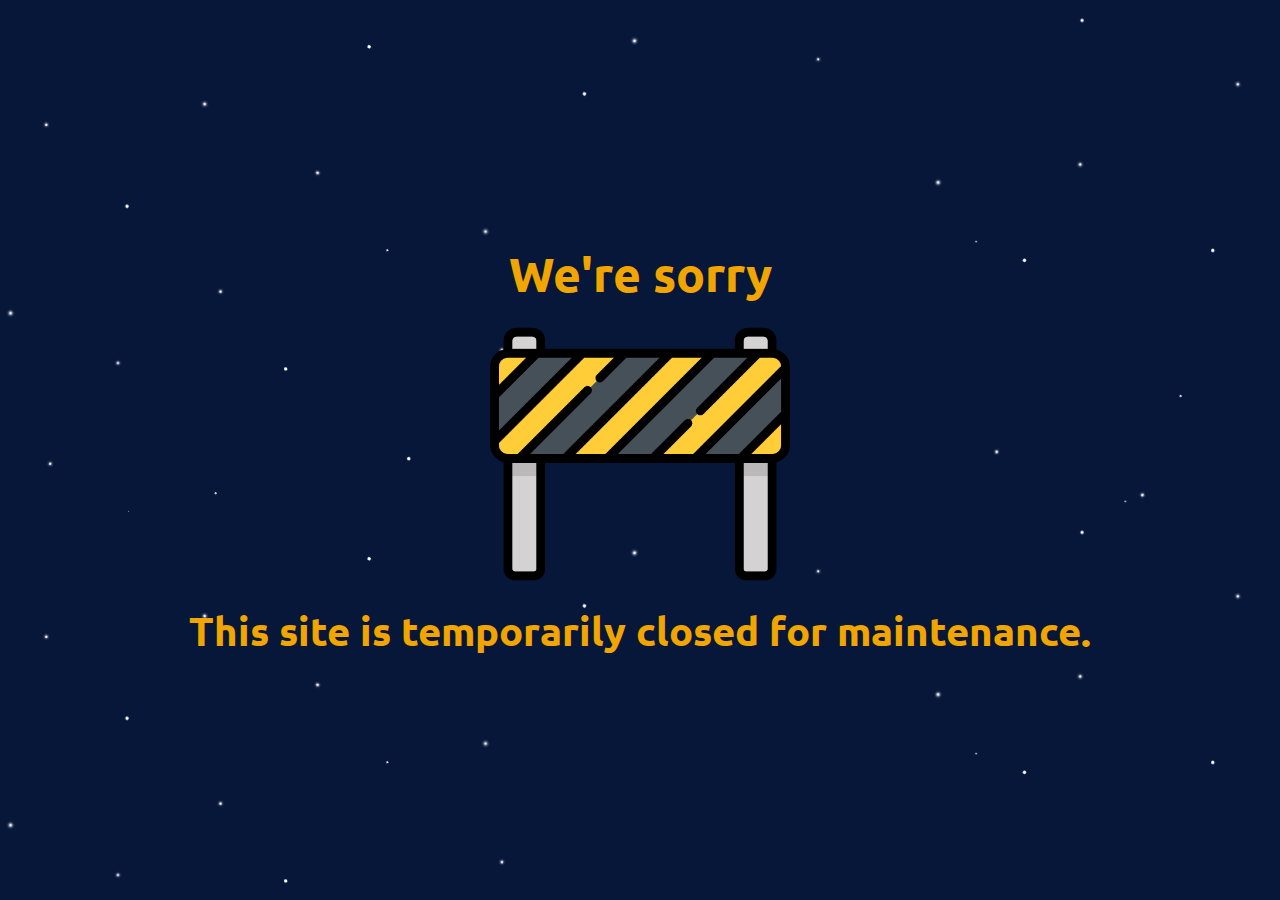
==== index.html @ 8abfd5de "Set site to redirect to error page due to conflicts in stylesheet" ====
<!DOCTYPE html>
<html lang="en">
    <head>
        <meta charset="utf-8" http-equiv="refresh" content="0; url=https://keamo-getswe.github.io/error.html">
        <title>Kea Mphakalasi</title>
        <link rel="stylesheet" href="public/css/styles.css">
        <link rel="preconnect" href="https://fonts.gstatic.com">
        <link rel="stylesheet" href="https://fonts.googleapis.com/css2?family=Ubuntu:wght@300&display=swap">
        <link rel="stylesheet" href="https://fonts.googleapis.com/css2?family=Roboto:wght@300&display=swap">
        <link rel="icon" href="public/images/letter_k.ico" sizes="16x16 32x32" type="image/x-icon">
    </head>
    <body>
        <header>
            <div class="stars">
            </div>
            <div class="twinkling">
            </div>
            <div>
                <img id="moon" src="public/images/full-moon.svg" alt="Keamogetswe Mphakalasi">
            </div>
        </header>
        <main>
            <div id="dark-section">
                <div id="bio">
                    <h2 class="heading">Bio</h2>
                    <div id="container">
                        <p>I am Mr Keamogetswe Morobi Mphakalasi. I am a 3rd year BSc Computing student at the University of South Africa, from where I will graduate at the end of 2023. Over the years have developed a keen interest in web technologies, problem solving, and full-stack development. I aspire to become a cloud engineer. <button id="more-btn" class="more-less-button">More...</button></p>
                        <div class="collapsible">
                            <br><p>I spend my free time refining my previously acquired computer science skills and learning new ones. Below you will find some projects I plan to tackle (once I've begun the links to the sites and source code will be made available). As a believer in a balanced lifestyle, I unwind by playing pickup basketball, spending time with my dogs and leisure reading mystery novels. <button id="less-btn" class="more-less-button"></button></p>
                        </div>
                    </div>
                </div>
                <hr>
                <div id="work-experience">
                    <h2 class="heading">Work Experience</h2>
                    <div class="card-container">
                        <div class="card">
                            <div class="card-header">
                                <h3>Web Designer</h3><h4>at Injeanius Designs</h4><br>
                                <div class="card-logo">
                                    <img src="public/images/illustration.png">
                                </div>
                            </div>
                            <hr class="card-divider">
                            <div class="card-body">
                                <div class="card-body-section">
                                    <button class="card-button">Duration</button>
                                    <div class="card-section-item collapsible">
                                        <p>Sep 2020 - Feb 2021</p>
                                    </div>
                                </div>
                                <div class="card-body-section">
                                    <button class="card-button">Responsibilities</button>
                                    <div class="card-section-item collapsible">
                                        <p>Frontend web design and development of Wordpress websites.</p>
                                    </div>
                                </div>
                                <div class="card-body-section">
                                    <button class="card-button">Technologies</button>
                                    <div class="card-section-item collapsible">
                                        <p>HTML, CSS, PHP and Divi.</p>
                                    </div>
                                </div>
                                <div class="card-body-section">
                                    <button class="card-button">Reference</button>
                                    <div class="card-section-item collapsible">
                                        <p>Mrs Jeandre Roets<br>jeandre@injeanius.co.za</p>
                                    </div>
                                </div>
                            </div>
                        </div>
                        <div class="card">
                            <div class="card-header">
                                <h3>Comp Sci Tutor</h3><h4>at Stellenbosch University</h4><br>
                                <div class="card-logo">
                                    <img src="public/images/knowledge.png">
                                </div>
                            </div>
                            <hr class="card-divider">
                            <div class="card-body">
                                <div class="card-body-section">
                                    <button class="card-button">Duration</button>
                                    <div class="card-section-item collapsible">
                                        <p>Feb 2018 - Jun 2018</p>
                                    </div>
                                </div>
                                <div class="card-body-section">
                                <button class="card-button">Responsibilities</button>
                                    <div class="card-section-item collapsible">
                                        <p>Assisted students with programming exercises and semester project.</p>
                                    </div>
                                </div>
                                <div class="card-body-section">
                                    <button class="card-button">Technologies</button>
                                    <div class="card-section-item collapsible">
                                        <p>Java, Ubuntu.</p>
                                    </div>
                                </div>
                                <div class="card-body-section">
                                    <button class="card-button">Reference</button>
                                    <div class="card-section-item collapsible">
                                        <p>Prof Jaco Geldenhuys<br>geld@sun.ac.za</p>
                                    </div>
                                </div>
                            </div>
                        </div>
                    </div>
                </div>
            </div>
            <div id="light-section">
                <div id="project-container">
                    <h2 class="heading">Personal Projects</h2>
                    <div id="project-slides">
                        <div class="slide">
                            <div class="slide-info">
                                <h3>Technologies:</h3>
                                <p>Developed with PostgreSQL (Prisma ORM), Express.js, ReactJS and Node.js (PERN stack). Hosted on Heroku.</p><br>
                                <h3>Comments:</h3>
                                <p>Given the various types of data available to us in this technological era, I challenged myself to go beyond strings and integers and tackle a project that handles a data type that I am not very well acquainted with, hence video.</p>
                            </div>
                            <div class="slide-image-button">
                                <h3>YouTube Clone</h3>
                                <img class="slide-image" src="public/images/youtube.png"><br>
                                <div class="buttons">
                                    <button class="slide-button" title="Go to site" disabled>
                                        <img class="slide-button-logo" src="public/images/worldwide.png">
                                    </button>
                                    <button class="slide-button" title="View source code" disabled>
                                        <img class="slide-button-logo" src="public/images/code.png">
                                    </button>
                                </div>
                            </div>
                        </div>
                    </div>
                </div>
                <hr id="projects-attr-divider">
                <h2 class="heading">Contact Me</h2>
                <div id="contact">
                    <a class="social-button" title="My Github" href="https://github.com/Keamo-getswe">
                        <img class="socials" src="public/images/github.png">
                    </a>
                    <a class="social-button" title="My LinkedIn" href="https://www.linkedin.com/in/keamogetswe-mphakalasi"/>
                        <img class="socials" src="public/images/linkedin.png">
                    </a>
                    <div id="email" style="position: relative;">
                        <button class="social-button" title="My email">
                            <img class="socials" src="public/images/email.png">
                        </button>
                        <span class="tooltip">Copied to clipboard</span>
                    </div>
                </div>
                <div class="attribution">
                    <p>Favicon made by <a href="https://www.flaticon.com/authors/laisa-islam-ani" title="Laisa Islam Ani">Laisa Islam Ani</a> from <a href="https://www.flaticon.com/" title="Flaticon">www.flaticon.com</a></p>
                    <p>Icons made by <a href="https://www.freepik.com" title="Freepik">Freepik</a> from <a href="https://www.flaticon.com/" title="Flaticon">www.flaticon.com</a></p>
                    <p>Website designed, developed and maintained by Keamogetswe Mphakalasi.</p>
                </div>
            </div>
        </main>	
        <script src="public/scripts/index.js"></script>
    </body>
</html>
---- public/css/styles.css ----
/**************************************************
                  MOBILE VIEW
**************************************************/

*, html {
	font-size: 16px;
    margin: 0;
    padding: 0;
    position: relative;
}

a {
	color: #f0a500ff;
	font-weight: 600;
	text-shadow: none;
}

body {
	background-color: #071739ff;
	color: #f1f6f9ff;
	font-family: 'Roboto', sans-serif;
	font-size: 100%;
	text-align: center;
	text-shadow: -2px 3px black;
    width: 100%;
}

h1, h2, h3, h4, h5, h6 {
	font-family: 'Ubuntu', sans-serif;
    text-align: justify;
}

hr {
	border: 0px;
	border-top: 2px solid #d69200ff;
	height : 0px;
	margin: 100px auto 200px;
	width: 70%;
}

h2 {
	color: #f0a500ff;
	font-size: 58px;
    text-align: center;
}

h3 {
    font-size: 45px;
}

h4 {
    font-size: 34px;
    font-weight: 400;
}

h3, h4 {
	color: white;
    text-align: center;
}

.card-header h3 {
    margin: 100px 0 10px 0;
}

.card-header h4 {
    margin-top: 10px;
}

p {
	font-size: 30px;
    text-align: justify;
    width: 90%;
}

ul {
	margin-left: 20px;
}

header {
    background: #040b1aff url("../images/star-backdrop.svg") top center;
    display: flex;
    justify-content: center;
    flex-direction: column;
    align-items: center;
    height: 50vh;
    margin: 0;
}

.stars {
    background: transparent url("../images/star-foreground.svg") repeat top center;
    display: block;
    width: 100%;
    z-index: 2;
}

.twinkling {
    display: none;
}

#moon {
    width: 20%;
}

#dark-section {
    background-image: linear-gradient(#040b1aff 20%, transparent 40%);
}

#bio {
    padding-top: 100px;
    height: 40vh;
}

.heading {
	padding-bottom: 100px;
    width: 100%;
}

#container {
    left: 10%;
    width: 90%;
}

.more-less-button {
    border: none;
    background-color: transparent;
    color: #f0a500ff;
    cursor: pointer;
    font-size: 30px;
    font-weight: 600;
}

.collapsible {
    max-height: 0;
    overflow: hidden;
    transition: max-height 0.2s ease-out;
}

.card-container {
    display: flex;
    justify-content: space-between;
    margin: 0 auto;
    overflow-y: hidden;
    padding: 9% 0;
    width: 100%;
}

.card {
    background-image: linear-gradient(0deg, #274684ff 20%, #071739ff 80%);
    border-radius: 25px;
    box-shadow: 25px;
    display: inline-block;
    height: 1080px;
    margin: 0 15%;
    min-width: 70%;
}

.card-header {
    margin: 0 auto;
    position: relative;
    height: 30%;
    width: 100%;
}

.card-logo {
    background-color: #f0a500ff;
    border: 5px solid white;
    border-radius: 50%;
    padding: 30px;
    position: relative;
    top: 50%;
    left: 50%;
    transform: translate(-50%, -50%);
    width: 30%;
    z-index: 1;
}

.card-logo img {
    width: 100%;
}

.card-divider {
    border: 2px solid white;
    position: relative;
    bottom: 14%;
}

.card-body {
    display: flex;
    flex-direction: column;
    align-items: center;
    position: absolute;
    bottom: -12.5%;
    width: 100%;
    min-height: 63%;
    max-height: 65%;
}

.card-body-section {
    border-bottom: 1px solid #d69200ff;
    padding: 20px;
    width: 65%;
}

.card-body-section:first-child {
    padding-top: 0;
}

.card-body-section:last-child {
    border-bottom: none;
}

.card-section-item p {
    font-size: 30px;
    margin: 0;
    text-align: center;
    width: 100%;
}

.card-button {
   background-color: transparent;
   color: white;
   cursor: pointer;
   border: none;
   font-size: 30px;
   font-weight: 600;
   padding: 20px 25px;
   -moz-user-select: none;
   -ms-user-select: none;
   -o-user-select: none;
   -webkit-user-select: none;
   user-select: none;
}

#light-section {
    background-image: linear-gradient(0deg, #709fdcff 96%, #071739ff 100%);
}

#project-container {
    padding-top: 175px;
}

#project-slides {
    border-radius: 25px;
    display: flex;
    flex-direction: column;
    align-items: center;
    margin: 0 auto;
    width: 70%;
}

.slide {
    background-image: linear-gradient(180deg, #709fdcff 40%, #b9d5fdff 95%);
    border-radius: 25px;
    box-shadow: -2px 2px 5px 1px black;
    display: flex;
    flex-direction: column;
    padding: 100px 0 100px;
    width: 100%;
}

.slide-image-button {
    order: 1;
}

.slide-image-button h3 {
    color: white;
}

.slide-image {
    width: 80%;
}

.buttons {
    padding-bottom: 50px;
}

.slide-button {
    background-color: #f0a500ff;
    border-radius: 30px;
    box-shadow: -1px 1px 3px 1px black;
    padding: 10px;
    margin: 0 10px;
    width: 35%;
}

.slide-button-logo {
    width: 75px;
}

.slide-info {
    order: 2;
}

.slide-info h3 {
    color: white;
    padding-bottom: 50px;
}

.slide-info p {
    margin: 0 auto;
    color: #071739ff;
    font-weight: 600;
    text-shadow: none;
    width: 75%;
}

#project-attr-divider {
    margin-top: 200px;
}

#contact {
    display: flex;
    justify-content: space-evenly;
    padding-bottom: 100px;
}

#email {
    position: relative;
}

.socials {
    width: 150px;
    height: 150px;
}

.social-button {
    background-color: transparent;
    border: none;
    border-radius: 2px;
    cursor: pointer;
}

.tooltip {
	background-color: black;
	border-radius: 6px;
	color: #f0a500ff;
	font-size: 36px;
	font-weight: 600;
	text-align: center;
	padding: 8px 8px;
	position: absolute;
	bottom: 106%;
	left: 50%;
	margin-left: -100px;
	width: 180px;
	visibility: hidden;
    z-index: 1;
}

.tooltip::after {
	content: " ";
	position: absolute;
	top: 98%;
	left: 50%;
	margin-left: -10px;
	border-width: 10px;
    border-style: solid;
    border-color: black transparent transparent transparent;
}

.attribution {
	margin: 0 auto;
	padding-bottom: 100px;
	width: 75%;
}

.attribution p {
	color: #071739ff;
	font-size: 22px;
	font-weight: 600;
	line-height: 1.5;
	text-align: center;
	text-shadow: none;
}

/**************************************************
				DESKTOP VIEW
**************************************************/

@media only screen and (min-width: 425px) and (max-width: 1024px) {

	/**************************************Header*/

	@keyframes move-twink-back {
		from { background-position: 0 0; }
		to { background-position: -10000px 5000px; }
	}

	@-webkit-keyframes move-twink-back {
		from { background-position: 0 0; }
		to { background-position: -10000px 5000px; }
	}

	@-moz-keyframes move-twink-back {
		from { background-position: 0 0; }
		to { background-position: -10000px 5000px; }
	}

	@-ms-keyframes move-twink-back {
		from { background-position: 0 0; }
		to { background-position: -10000px 5000px; }
	}

	header {
		background: #040b1aff url(../images/star-backdrop.svg) top center;
		display: flex;
		justify-content: center;
		flex-direction: column;
		align-items: center;
		height: 100vh;
		margin: 0;
		z-index: 0;
	}

	.stars, .twinkling {
		display: block;
		position: absolute;
		top: 0;
		right: 0;
		bottom: 0;
		left: 0;
		height: 100%;
		width: 100%;
	}

	.stars {
		background: transparent url(../images/star-foreground.svg) repeat top center;
		z-index: 2;
	}

	.twinkling {
		background: transparent url(../images/twinkling.svg) repeat top center;
		z-index: 1;
		-moz-animation: move-twink-back 150s linear infinite;
		-ms-animation: move-twink-back 150s linear infinite;
		-o-animation: move-twink-back 150s linear infinite;
		-webkit-animation: move-twink-back 150s linear infinite;
		animation: move-twink-back 150s linear infinite;
	}

	/****************************************Main*/

	#dark-section {
		background-image: linear-gradient( #040b1aff 20%, transparent 40% );
		margin-top: -25px;
		padding-top: 225px;
	}

	#profile {
		width: 100%;
		z-index: 2;
	}

	#profile-picture {
		border-radius: 70%;
		border: none;
		width: 20%;
	}

	#bio {
		word-spacing: 0.3em;
		width:  100%;
	}

	.container {
		margin: auto;
		text-align: center;
		width: 60%;
	}

	.more-less-button {
		border: none;
		background-color: transparent;
		color: #f0a500ff;
		cursor: pointer;
		font-weight: 600;
		/*font-size: 1rem;*/
	}

	#work-experience {
		margin-bottom: 75px;
	}

	.card {
		background-image: linear-gradient( 0deg , #274684ff 20%, #071739ff 80%);
		border-radius: 25px;
		box-shadow: -2px 2px 5px 1px black;
		display: inline-block;
		color: black;
		word-wrap: break-word;
		min-width: 200px;
		max-width: 250px;
		padding-bottom: 15px;
		width: 28%;
	}

	.card p {
		color: white;
	}

	.card-body {
		display: flex;
		justify-content: center;
		flex-direction: column;
		align-items: center;
		padding-top: 37%;
	}

	.card-body-section {
		border-bottom: 1px solid #d69200ff;
		width: 70%;
	}

	.card-body-section:first-child {
		padding-top: 0;
	}

	.card-body-section:last-child {
		border-bottom: none;
	}

	.card-button-text {
		cursor: pointer;
		color: white;
		text-decoration: none;
	}

	.card-button:hover {
		color: #f0a500ff;
	}

	.card-button {
		cursor: pointer;
		color: white;
		background-color: transparent;
		border: none;
		font-weight: 600;
		/*font-size: 15px;*/
		padding: 20px 25px;
		-moz-user-select: none;
		-webkit-user-select: none;
		-ms-user-select: none;
		user-select: none;
		transition: transform 0.2s;
	}

	.card-container {
		display: flex;
		justify-content: space-evenly;
        margin: 0 auto;
		width: 100%;
	}

	.card-divider {
		border: none;
		border-top: 2px solid white;
		margin: 0 auto;
		width: 70%;
	}

	.card-logo img {
		width: 90%;
	}

	.card-section-item {
		width: 100%;
	}

	.collapsible {
		max-height: 0;
		overflow: hidden;
		transition: max-height 0.2s ease-out;
	}

	#project-container {
		padding-top: 175px;
	}

	.social-button {
		background-color: transparent;
		border: none;
		border-radius: 2px;
		cursor: pointer;
		transition: transform 0.2s;
	}

	.slide {
		display: flex;
		justify-content: space-evenly;
	}

	.slide-info h3, .slide-image-button h3 {
		color: #f0a500ff;
		font-size: 1.17rem;
	}

	#projects-attr-divider {
		margin: 100px auto;
	}

	#contact {
		display: flex;
		justify-content: space-evenly;
		padding-bottom: 100px;
	}

	.attribution{
		color: #274684ff;
		font-weight: 600;
		line-height: 1.5;
		padding-bottom: 100px;
		text-shadow: none;
	}

	/*Device specific styles*/

	.card-header {
		display: flex;
		justify-content: center;
		flex-direction: column;
		align-items: center;
		height: 150px;
		padding: 15px 0;
		position: relative;
	}

	.card-logo {
		background-color: #f0a500ff;
		border: 2px solid white;
		border-radius: 50%;
		box-shadow: -2px 3px 5px 1px black;
		padding: 15px;
		position: absolute;
		bottom: -35%;
		height: 85px;
		width: 85px;
	}

	.buttons {
		display: flex;
		justify-content: space-evenly;
		width: 100%;
	}

	#project-slides {
		background-color: #274684ff;
		box-shadow: -2px 2px 5px 1px black;
		border-radius: 25px;
		display: flex;
		justify-content: space-evenly;
		margin: 0 auto;
		padding: 50px 0;
		width: 70%;
	}

	.slide-image { /*Limit responsiveness*/
		width: 100%; /*edit relative units*/
		/*height: 250px;*/
	}

	.slide-image-button {
		width: 35%;
	}

	.slide-info {
		color: white;
		font-weight: 600;
		line-height: 1.5;
		text-shadow: -1px 1px black;
		text-align: justify;
		padding-top: 50px;
		width: 45%;
	}

	.slide-button { /*Limit responsiveness*/
		cursor: not-allowed;	/*temporary. Remove when project started*/
		margin: 0 auto;
		background-color: #f0a500ff;
		border: 1px solid #f0a500ff;
		border-radius: 15px;
		box-shadow: -1px 1px 3px 1px black;
		color: #274684ff;
		font-weight: 600;
		margin: 0 15px;
		padding: 7px 0;
		text-decoration: none;
		transition: transform 0.2s;
		width: 40%;
	}

	.slide-button-logo { /*Limit responsiveness*/
		width: 30px;
		height: 30px;
	}

	.card-button:hover, .social-button:hover {
		transform: scale(1.2);
	}

	#light-section {
		background-image: linear-gradient(0deg, #709fdcff 94%, #071739ff 100%);
	}

	.socials { /*Limit responsiveness*/
		width: 110px;
		height: 110px;
	}

	.social-button:hover {
		transform: scale(1.15);
	}

	.tooltip::after {
		content: " ";
  		position: absolute;
  		top: 50%;
  		right: 100%; /* To the left of the tooltip */
  		margin-top: -5px;
  		border-width: 5px;
  		border-style: solid;
  		border-color: transparent black transparent transparent;
	}

	.tooltip {
		visibility: hidden;
		width: 120px;
		background-color: black;
		color: #f0a500ff;
		font-size: 1em;
		font-weight: 600;
		text-align: center;
		padding: 8px 0;
		border-radius: 6px;
		position: absolute;
		z-index: 1;
	}

}
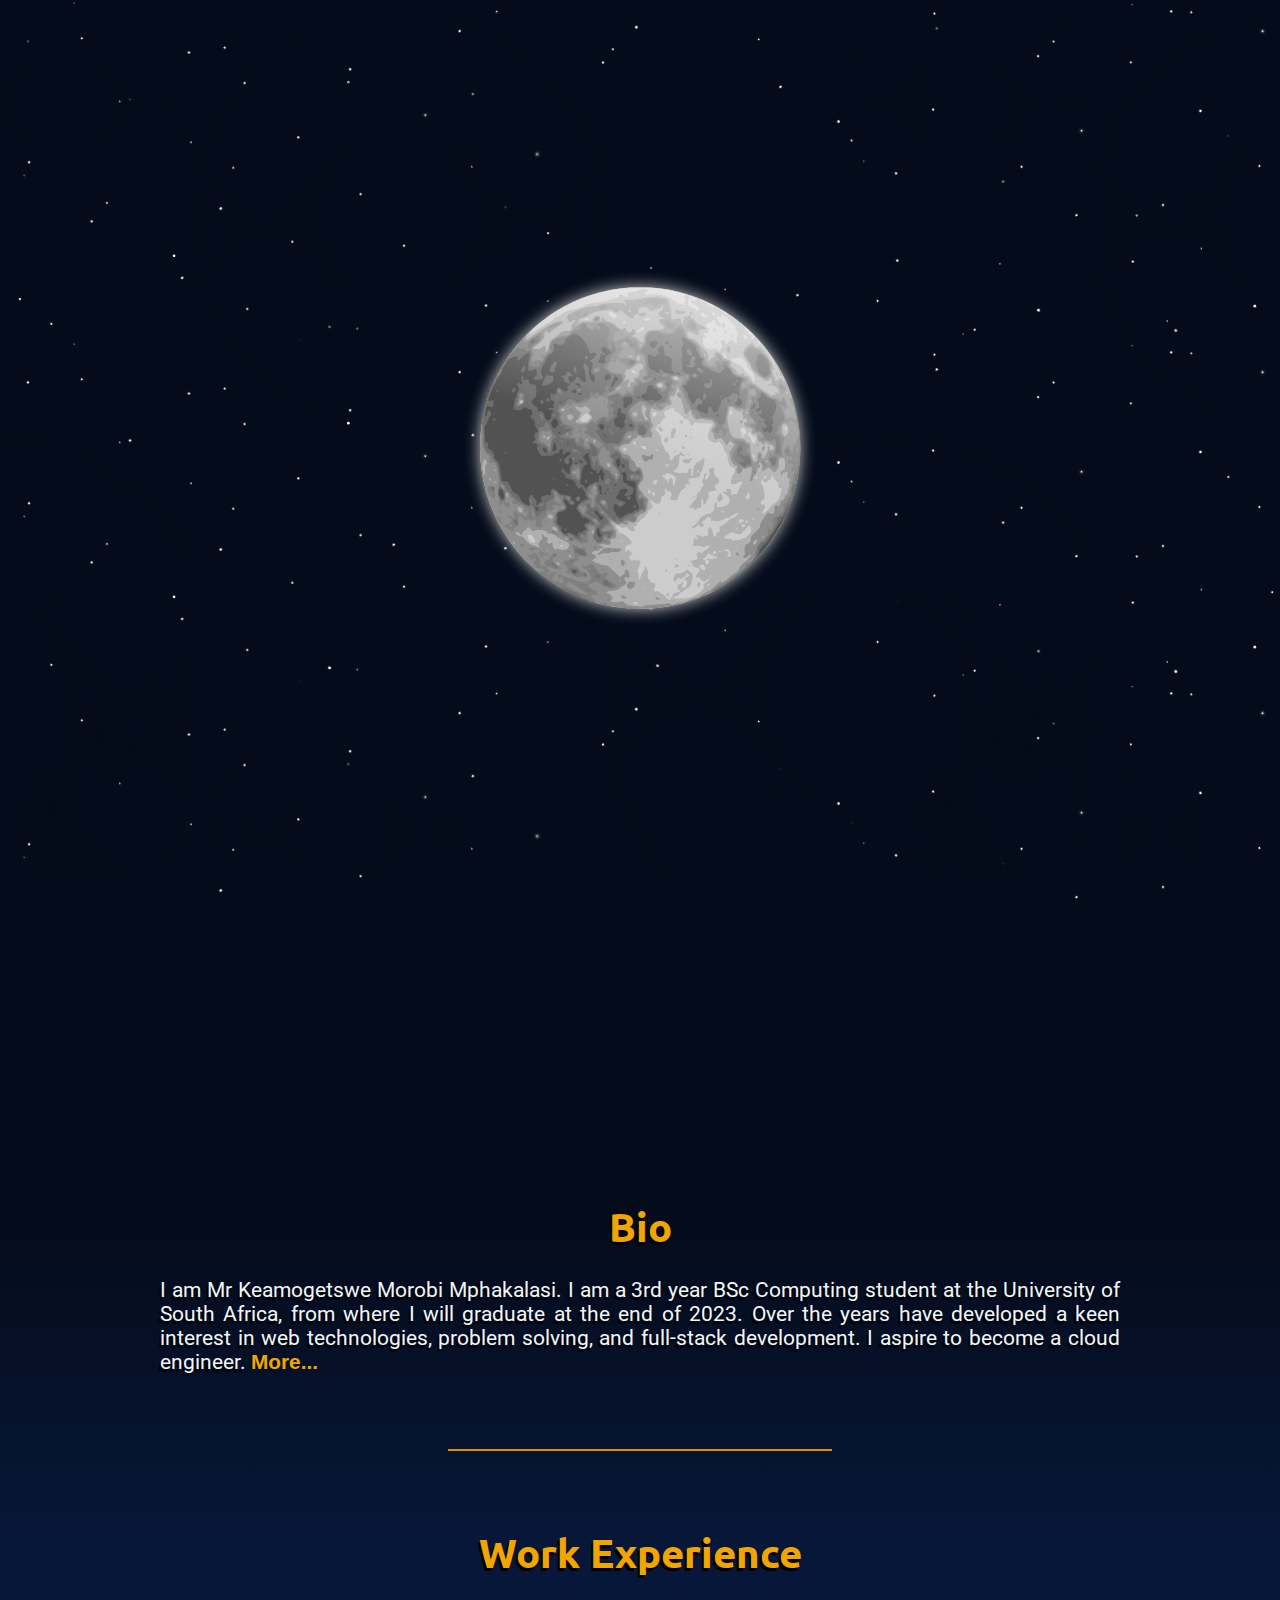
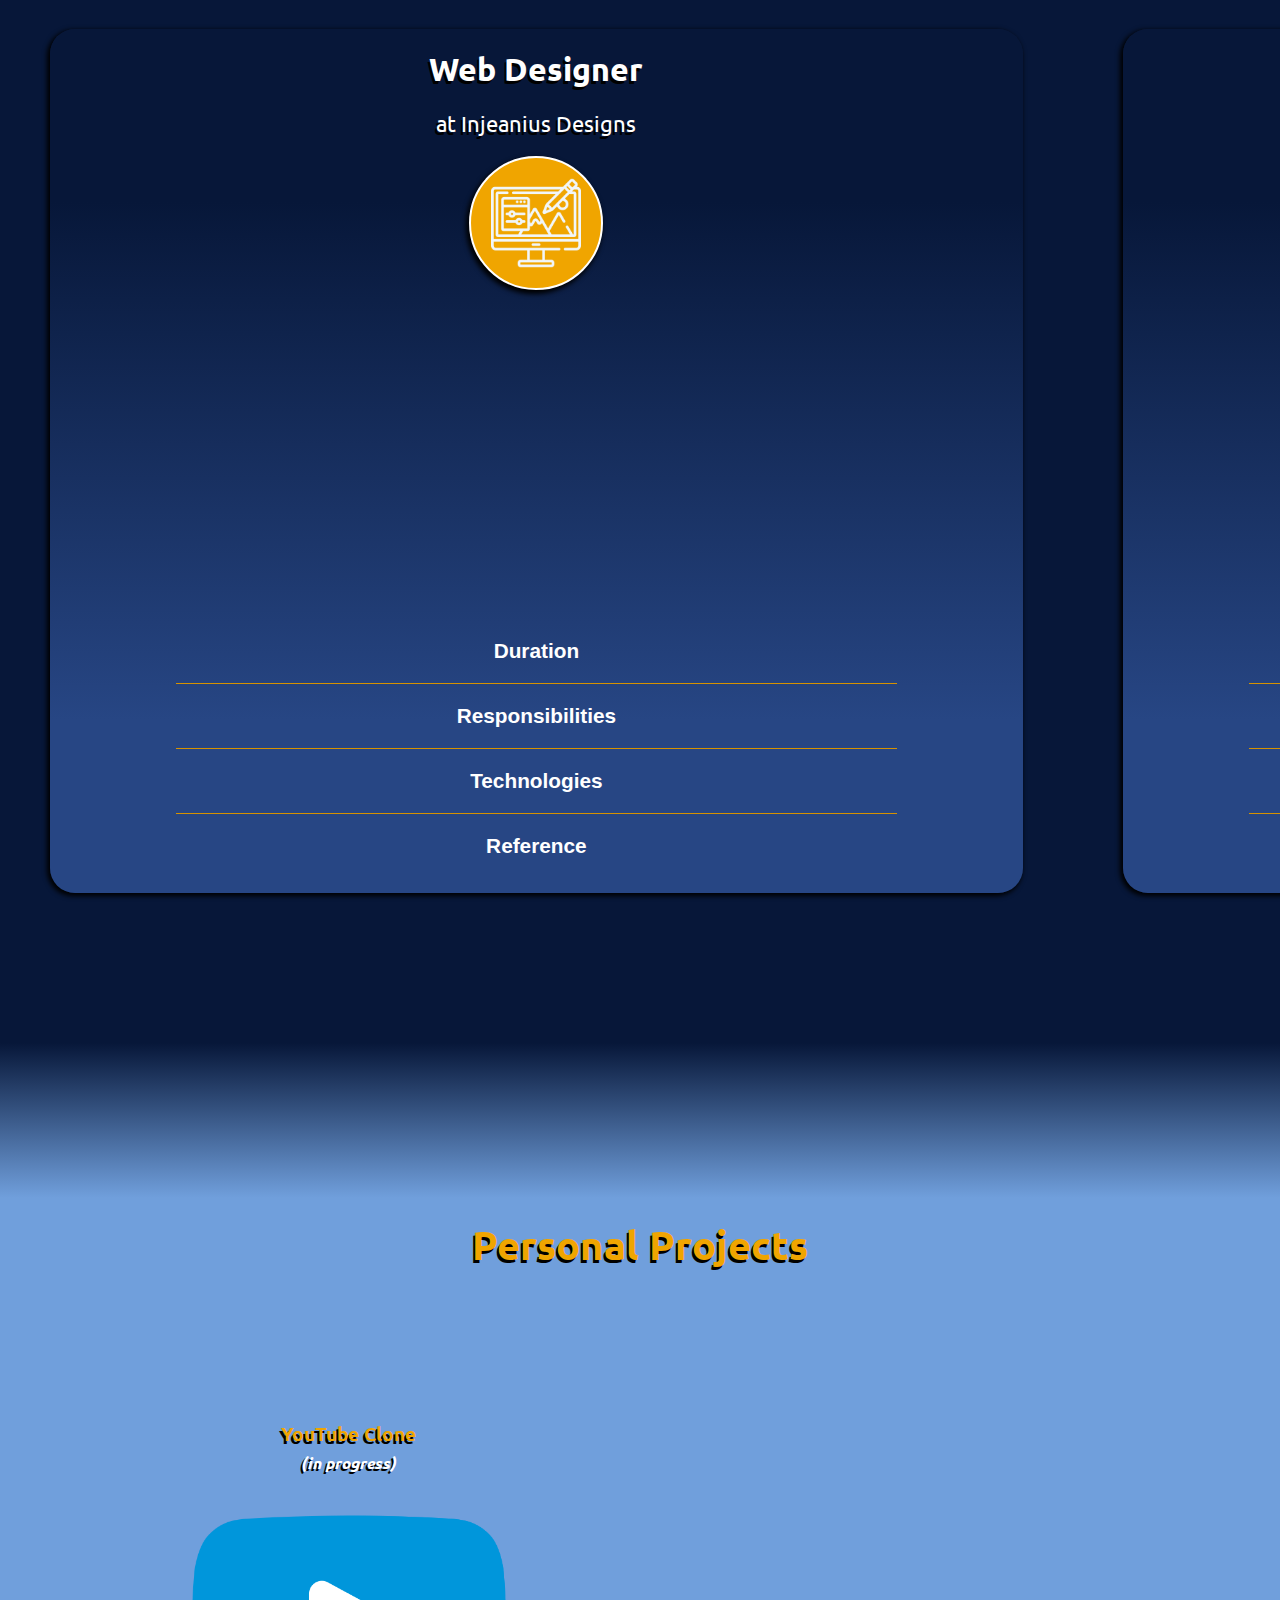
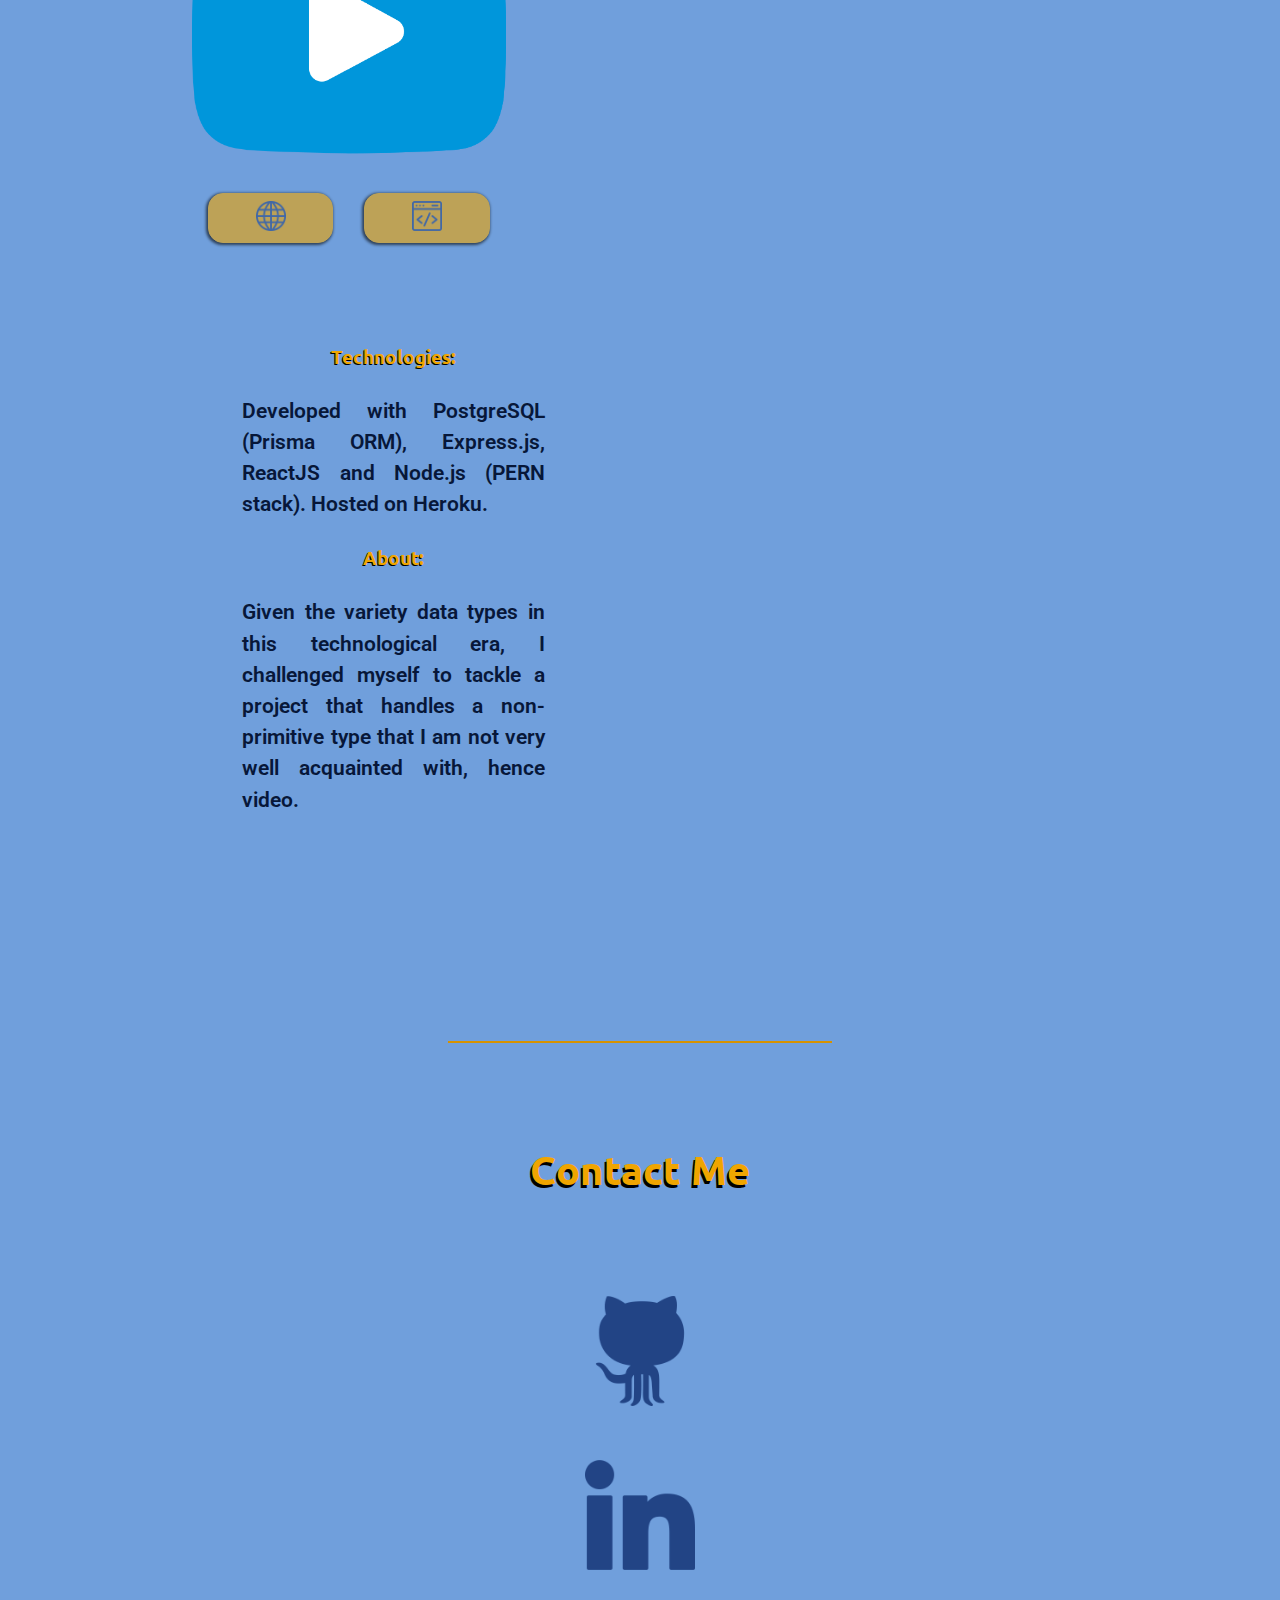
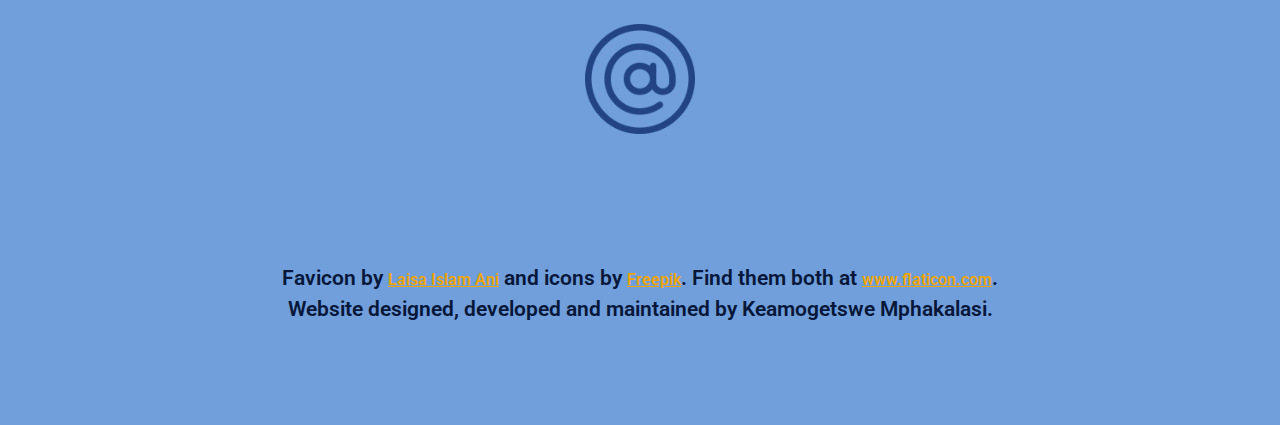
==== commit 49978bda: "Fixed conflicting styles thus making mobile devices (phones) functional." ====
--- a/index.html
+++ b/index.html
@@ -1,7 +1,7 @@
 <!DOCTYPE html>
 <html lang="en">
     <head>
-        <meta charset="utf-8" http-equiv="refresh" content="0; url=https://keamo-getswe.github.io/error.html">
+        <meta charset="utf-8" name="viewport" content="width=device-width,initial-scale=1">
         <title>Kea Mphakalasi</title>
         <link rel="stylesheet" href="public/css/styles.css">
         <link rel="preconnect" href="https://fonts.gstatic.com">
@@ -15,7 +15,7 @@
             </div>
             <div class="twinkling">
             </div>
-            <div>
+            <div id="moon-container">
                 <img id="moon" src="public/images/full-moon.svg" alt="Keamogetswe Mphakalasi">
             </div>
         </header>
@@ -41,7 +41,7 @@
                                     <img src="public/images/illustration.png">
                                 </div>
                             </div>
-                            <hr class="card-divider">
+                            <!--<hr class="card-divider">-->
                             <div class="card-body">
                                 <div class="card-body-section">
                                     <button class="card-button">Duration</button>
@@ -76,7 +76,7 @@
                                     <img src="public/images/knowledge.png">
                                 </div>
                             </div>
-                            <hr class="card-divider">
+                            <!--<hr class="card-divider">-->
                             <div class="card-body">
                                 <div class="card-body-section">
                                     <button class="card-button">Duration</button>
@@ -115,11 +115,12 @@
                             <div class="slide-info">
                                 <h3>Technologies:</h3>
                                 <p>Developed with PostgreSQL (Prisma ORM), Express.js, ReactJS and Node.js (PERN stack). Hosted on Heroku.</p><br>
-                                <h3>Comments:</h3>
-                                <p>Given the various types of data available to us in this technological era, I challenged myself to go beyond strings and integers and tackle a project that handles a data type that I am not very well acquainted with, hence video.</p>
+                                <h3>About:</h3>
+                                <p>Given the variety data types in this technological era, I challenged myself to tackle a project that handles a non-primitive type that I am not very well acquainted with, hence video.</p>
                             </div>
                             <div class="slide-image-button">
                                 <h3>YouTube Clone</h3>
+                                <h4><i>(in progress)</i></h4>
                                 <img class="slide-image" src="public/images/youtube.png"><br>
                                 <div class="buttons">
                                     <button class="slide-button" title="Go to site" disabled>
@@ -150,8 +151,7 @@
                     </div>
                 </div>
                 <div class="attribution">
-                    <p>Favicon made by <a href="https://www.flaticon.com/authors/laisa-islam-ani" title="Laisa Islam Ani">Laisa Islam Ani</a> from <a href="https://www.flaticon.com/" title="Flaticon">www.flaticon.com</a></p>
-                    <p>Icons made by <a href="https://www.freepik.com" title="Freepik">Freepik</a> from <a href="https://www.flaticon.com/" title="Flaticon">www.flaticon.com</a></p>
+                    <p>Favicon by <a href="https://www.flaticon.com/authors/laisa-islam-ani" title="Laisa Islam Ani">Laisa Islam Ani</a> and icons by <a href="https://www.freepik.com" title="Freepik">Freepik</a>. Find them both at <a href="https://www.flaticon.com/" title="Flaticon">www.flaticon.com</a>.</p>
                     <p>Website designed, developed and maintained by Keamogetswe Mphakalasi.</p>
                 </div>
             </div>
--- a/public/css/styles.css
+++ b/public/css/styles.css
@@ -4,9 +4,9 @@
 
 *, html {
 	font-size: 16px;
-    margin: 0;
-    padding: 0;
-    position: relative;
+	margin: 0;
+	padding: 0;
+	position: relative;
 }
 
 a {
@@ -22,7 +22,7 @@
 	font-size: 100%;
 	text-align: center;
 	text-shadow: -2px 3px black;
-    width: 100%;
+	width: 100%;
 }
 
 h1, h2, h3, h4, h5, h6 {
@@ -34,22 +34,22 @@
 	border: 0px;
 	border-top: 2px solid #d69200ff;
 	height : 0px;
-	margin: 100px auto 200px;
+	margin: 75px auto 25px;
 	width: 70%;
 }
 
 h2 {
 	color: #f0a500ff;
-	font-size: 58px;
+	font-size: 2.5em;
     text-align: center;
 }
 
 h3 {
-    font-size: 45px;
+    font-size: 2em;
 }
 
 h4 {
-    font-size: 34px;
+    font-size: 1.4em;
     font-weight: 400;
 }
 
@@ -59,17 +59,18 @@
 }
 
 .card-header h3 {
-    margin: 100px 0 10px 0;
+    margin: 0 auto 10px;
 }
 
 .card-header h4 {
-    margin-top: 10px;
+    margin: 10px auto 0;
 }
 
 p {
-	font-size: 30px;
-    text-align: justify;
-    width: 90%;
+	font-size: 1.3em;
+	margin: 0 auto;
+	text-align: justify;
+	width: 75%;
 }
 
 ul {
@@ -78,12 +79,13 @@
 
 header {
     background: #040b1aff url("../images/star-backdrop.svg") top center;
+    background-size: contain;
     display: flex;
     justify-content: center;
     flex-direction: column;
     align-items: center;
     height: 50vh;
-    margin: 0;
+    /* margin: 0; */
 }
 
 .stars {
@@ -95,10 +97,11 @@
 
 .twinkling {
     display: none;
+    z-index: 1;
 }
 
 #moon {
-    width: 20%;
+    width: 30%;
 }
 
 #dark-section {
@@ -107,17 +110,17 @@
 
 #bio {
     padding-top: 100px;
-    height: 40vh;
+    width: 100%;
 }
 
 .heading {
-	padding-bottom: 100px;
-    width: 100%;
+	padding-bottom: 25px;
+	width: 100%;
 }
 
 #container {
-    left: 10%;
-    width: 90%;
+    width: 100%;
+    margin: 0 auto;
 }
 
 .more-less-button {
@@ -125,7 +128,7 @@
     background-color: transparent;
     color: #f0a500ff;
     cursor: pointer;
-    font-size: 30px;
+    font-size: 1em;
     font-weight: 600;
 }
 
@@ -140,38 +143,38 @@
     justify-content: space-between;
     margin: 0 auto;
     overflow-y: hidden;
-    padding: 9% 0;
-    width: 100%;
+    overflow-x: scroll;
+    padding: 25px 0;
+    width: 100%;
+}
+
+#work-experience {
+	padding: 50px 0;
 }
 
 .card {
     background-image: linear-gradient(0deg, #274684ff 20%, #071739ff 80%);
     border-radius: 25px;
-    box-shadow: 25px;
+    box-shadow: -2px 2px 5px 1px black;
     display: inline-block;
-    height: 1080px;
-    margin: 0 15%;
-    min-width: 70%;
+    margin: 0 12%;
+    min-width: 76%;
+    padding: 50px 0 30px;
 }
 
 .card-header {
     margin: 0 auto;
-    position: relative;
-    height: 30%;
-    width: 100%;
+    width: 80%;
 }
 
 .card-logo {
     background-color: #f0a500ff;
-    border: 5px solid white;
+    border: 3px solid white;
     border-radius: 50%;
-    padding: 30px;
-    position: relative;
-    top: 50%;
-    left: 50%;
-    transform: translate(-50%, -50%);
-    width: 30%;
-    z-index: 1;
+    margin: 0 auto;
+    padding: 20px;
+    width: 35%;
+    /* z-index: 1; */
 }
 
 .card-logo img {
@@ -181,23 +184,19 @@
 .card-divider {
     border: 2px solid white;
     position: relative;
-    bottom: 14%;
+    bottom: 21%;
 }
 
 .card-body {
     display: flex;
-    flex-direction: column;
-    align-items: center;
-    position: absolute;
-    bottom: -12.5%;
-    width: 100%;
-    min-height: 63%;
-    max-height: 65%;
+    flex-wrap: wrap;
+    width: 100%;
 }
 
 .card-body-section {
     border-bottom: 1px solid #d69200ff;
-    padding: 20px;
+    margin: 0 auto;
+    padding: 0 20px;
     width: 65%;
 }
 
@@ -210,9 +209,9 @@
 }
 
 .card-section-item p {
-    font-size: 30px;
-    margin: 0;
+    font-size: 1.15em;
     text-align: center;
+    text-shadow: -1px 2px black;
     width: 100%;
 }
 
@@ -221,7 +220,7 @@
    color: white;
    cursor: pointer;
    border: none;
-   font-size: 30px;
+   font-size: 1.3em;
    font-weight: 600;
    padding: 20px 25px;
    -moz-user-select: none;
@@ -236,7 +235,7 @@
 }
 
 #project-container {
-    padding-top: 175px;
+    padding-top: 100px;
 }
 
 #project-slides {
@@ -245,16 +244,13 @@
     flex-direction: column;
     align-items: center;
     margin: 0 auto;
-    width: 70%;
+    width: 100%;
 }
 
 .slide {
-    background-image: linear-gradient(180deg, #709fdcff 40%, #b9d5fdff 95%);
-    border-radius: 25px;
-    box-shadow: -2px 2px 5px 1px black;
     display: flex;
     flex-direction: column;
-    padding: 100px 0 100px;
+    padding: 75px 0;
     width: 100%;
 }
 
@@ -266,17 +262,23 @@
     color: white;
 }
 
+.slide-image-button h4{
+	font-weight: 600;
+	text-shadow: -2px 2px black;
+}
+
 .slide-image {
-    width: 80%;
+    width: 75%;
 }
 
 .buttons {
     padding-bottom: 50px;
+    opacity: 0.6;
 }
 
 .slide-button {
     background-color: #f0a500ff;
-    border-radius: 30px;
+    border-radius: 18px;
     box-shadow: -1px 1px 3px 1px black;
     padding: 10px;
     margin: 0 10px;
@@ -284,7 +286,7 @@
 }
 
 .slide-button-logo {
-    width: 75px;
+    width: 30px;
 }
 
 .slide-info {
@@ -293,7 +295,7 @@
 
 .slide-info h3 {
     color: white;
-    padding-bottom: 50px;
+    padding-bottom: 25px;
 }
 
 .slide-info p {
@@ -304,14 +306,15 @@
     width: 75%;
 }
 
-#project-attr-divider {
-    margin-top: 200px;
+#projects-attr-divider {
+    margin: 0px auto 75px;
 }
 
 #contact {
     display: flex;
-    justify-content: space-evenly;
-    padding-bottom: 100px;
+    padding: 50px 0 75px;
+    align-content: center;
+    flex-direction: column;
 }
 
 #email {
@@ -319,14 +322,14 @@
 }
 
 .socials {
-    width: 150px;
-    height: 150px;
+    margin: 25px 0;
+    width: 30%;
 }
 
 .social-button {
     background-color: transparent;
     border: none;
-    border-radius: 2px;
+    border-radius: ;
     cursor: pointer;
 }
 
@@ -334,39 +337,27 @@
 	background-color: black;
 	border-radius: 6px;
 	color: #f0a500ff;
-	font-size: 36px;
+	font-size: 0.8em;
 	font-weight: 600;
 	text-align: center;
-	padding: 8px 8px;
-	position: absolute;
-	bottom: 106%;
-	left: 50%;
-	margin-left: -100px;
-	width: 180px;
+	padding: 10px;
+	/* position: absolute; */
+	/* top: -150%; */
+	/* left: 50%; */
+	/* margin-left: -60px; */
+	width: 5%;
 	visibility: hidden;
-    z-index: 1;
-}
-
-.tooltip::after {
-	content: " ";
-	position: absolute;
-	top: 98%;
-	left: 50%;
-	margin-left: -10px;
-	border-width: 10px;
-    border-style: solid;
-    border-color: black transparent transparent transparent;
+	z-index: 1;
 }
 
 .attribution {
 	margin: 0 auto;
-	padding-bottom: 100px;
-	width: 75%;
+	padding-bottom: 75px;
+	width: 100%;
 }
 
 .attribution p {
 	color: #071739ff;
-	font-size: 22px;
 	font-weight: 600;
 	line-height: 1.5;
 	text-align: center;
@@ -377,7 +368,7 @@
 				DESKTOP VIEW
 **************************************************/
 
-@media only screen and (min-width: 425px) and (max-width: 1024px) {
+@media screen and (min-width: 425px) {
 
 	/**************************************Header*/
 
@@ -402,14 +393,7 @@
 	}
 
 	header {
-		background: #040b1aff url(../images/star-backdrop.svg) top center;
-		display: flex;
-		justify-content: center;
-		flex-direction: column;
-		align-items: center;
 		height: 100vh;
-		margin: 0;
-		z-index: 0;
 	}
 
 	.stars, .twinkling {
@@ -425,12 +409,14 @@
 
 	.stars {
 		background: transparent url(../images/star-foreground.svg) repeat top center;
-		z-index: 2;
+		background-size: contain;
+		/* z-index: 3; */
 	}
 
 	.twinkling {
 		background: transparent url(../images/twinkling.svg) repeat top center;
-		z-index: 1;
+		background-size: contain;
+		z-index: 0;
 		-moz-animation: move-twink-back 150s linear infinite;
 		-ms-animation: move-twink-back 150s linear infinite;
 		-o-animation: move-twink-back 150s linear infinite;
@@ -446,19 +432,19 @@
 		padding-top: 225px;
 	}
 
-	#profile {
+	#moon-container {
 		width: 100%;
 		z-index: 2;
 	}
 
-	#profile-picture {
+	#moon {
 		border-radius: 70%;
 		border: none;
-		width: 20%;
+		/* width: 20%; */
+		z-index: 2;
 	}
 
 	#bio {
-		word-spacing: 0.3em;
 		width:  100%;
 	}
 
@@ -477,6 +463,10 @@
 		/*font-size: 1rem;*/
 	}
 
+	hr {
+		width: 30%;
+	}
+
 	#work-experience {
 		margin-bottom: 75px;
 	}
@@ -487,11 +477,12 @@
 		box-shadow: -2px 2px 5px 1px black;
 		display: inline-block;
 		color: black;
+		margin: 0 50px;
 		word-wrap: break-word;
-		min-width: 200px;
-		max-width: 250px;
+		/*min-width: 200px;
+		max-width: 250px;*/
 		padding-bottom: 15px;
-		width: 28%;
+		max-width: 325px;
 	}
 
 	.card p {
@@ -545,10 +536,8 @@
 	}
 
 	.card-container {
-		display: flex;
-		justify-content: space-evenly;
-        margin: 0 auto;
-		width: 100%;
+		/* justify-content: space-evenly; */
+		margin: 0 auto;
 	}
 
 	.card-divider {
@@ -559,7 +548,7 @@
 	}
 
 	.card-logo img {
-		width: 90%;
+		width: 100%;
 	}
 
 	.card-section-item {
@@ -629,11 +618,9 @@
 		border: 2px solid white;
 		border-radius: 50%;
 		box-shadow: -2px 3px 5px 1px black;
-		padding: 15px;
-		position: absolute;
-		bottom: -35%;
-		height: 85px;
-		width: 85px;
+		padding: 20px;
+		height: 90px;
+		width: 90px;
 	}
 
 	.buttons {
@@ -643,9 +630,6 @@
 	}
 
 	#project-slides {
-		background-color: #274684ff;
-		box-shadow: -2px 2px 5px 1px black;
-		border-radius: 25px;
 		display: flex;
 		justify-content: space-evenly;
 		margin: 0 auto;
@@ -712,17 +696,17 @@
 
 	.tooltip::after {
 		content: " ";
-  		position: absolute;
-  		top: 50%;
-  		right: 100%; /* To the left of the tooltip */
-  		margin-top: -5px;
-  		border-width: 5px;
-  		border-style: solid;
-  		border-color: transparent black transparent transparent;
+		position: absolute;
+		top: 100%;
+		right: 100%; /* To the left of the tooltip */
+		margin-top: -5px;
+		border-width: 5px;
+		border-style: solid;
+		border-color: transparent black transparent transparent;
 	}
 
 	.tooltip {
-		visibility: hidden;
+		/* visibility: hidden; */
 		width: 120px;
 		background-color: black;
 		color: #f0a500ff;
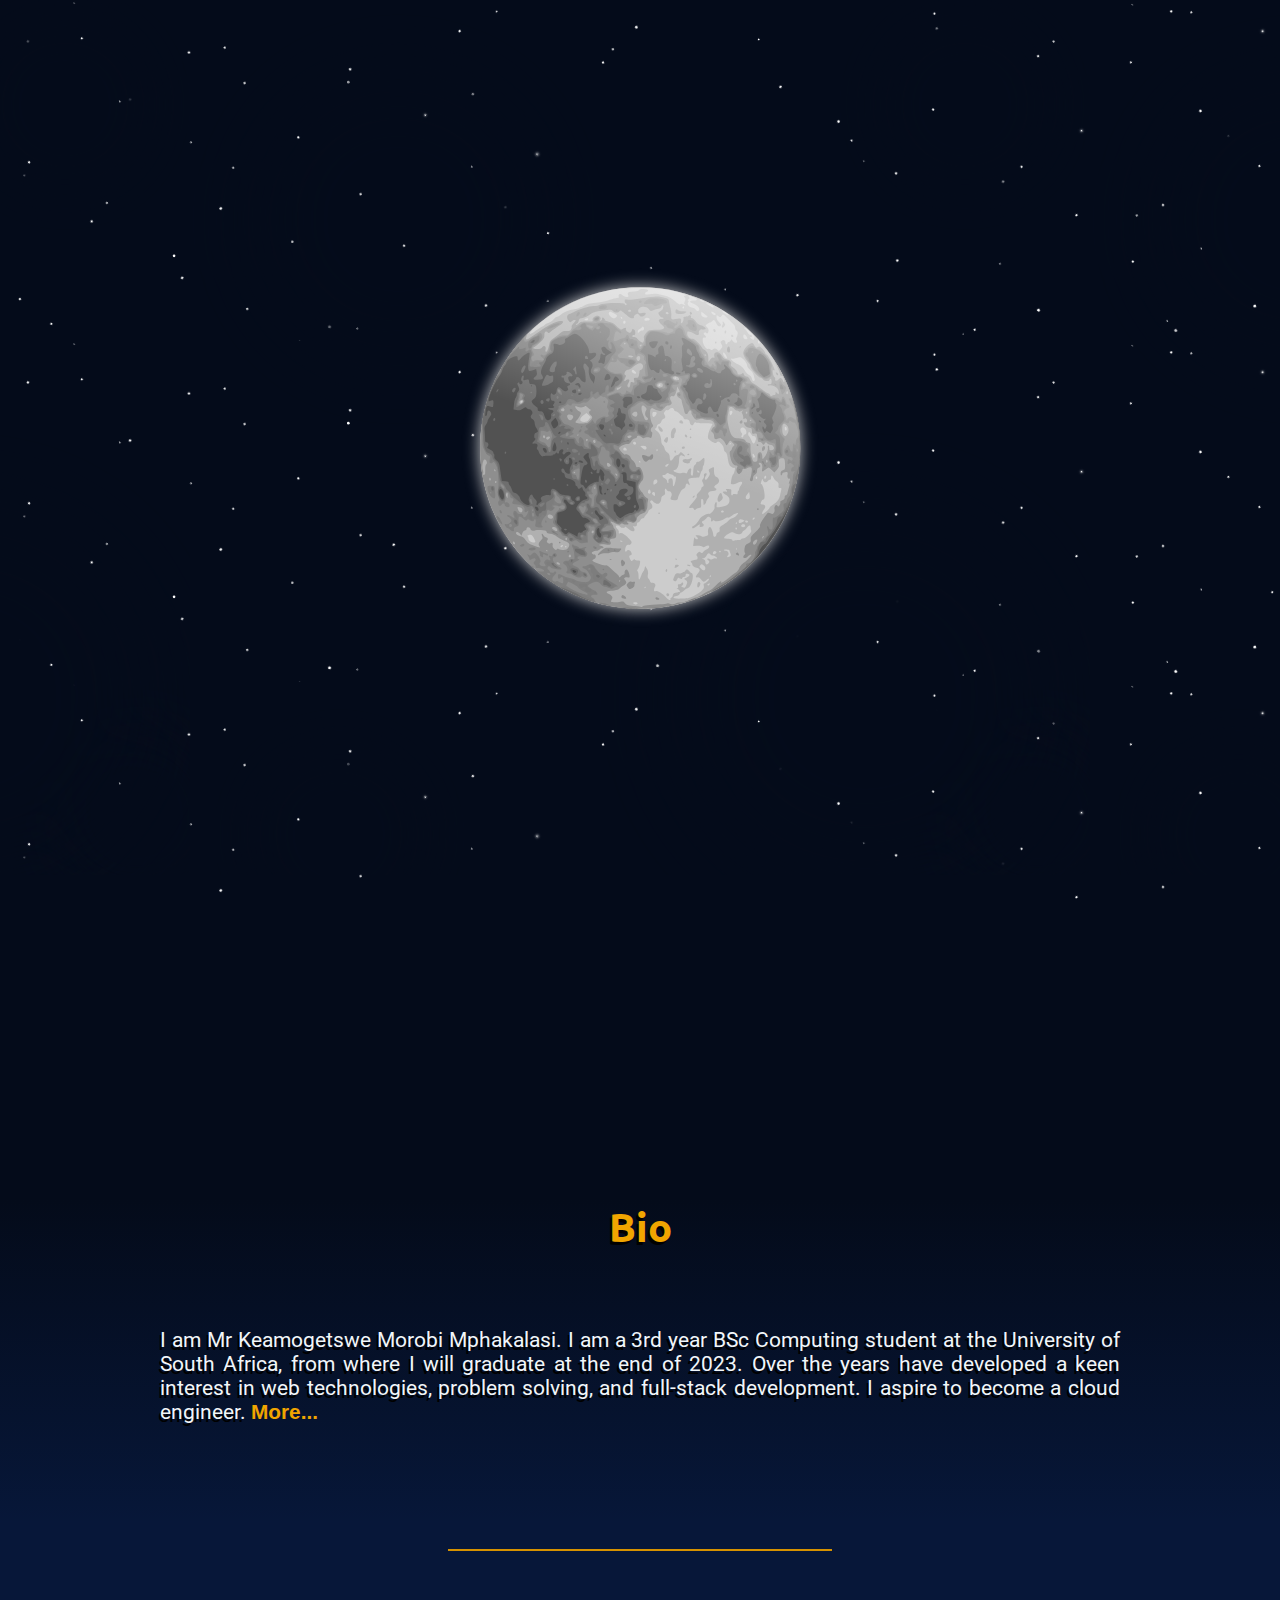
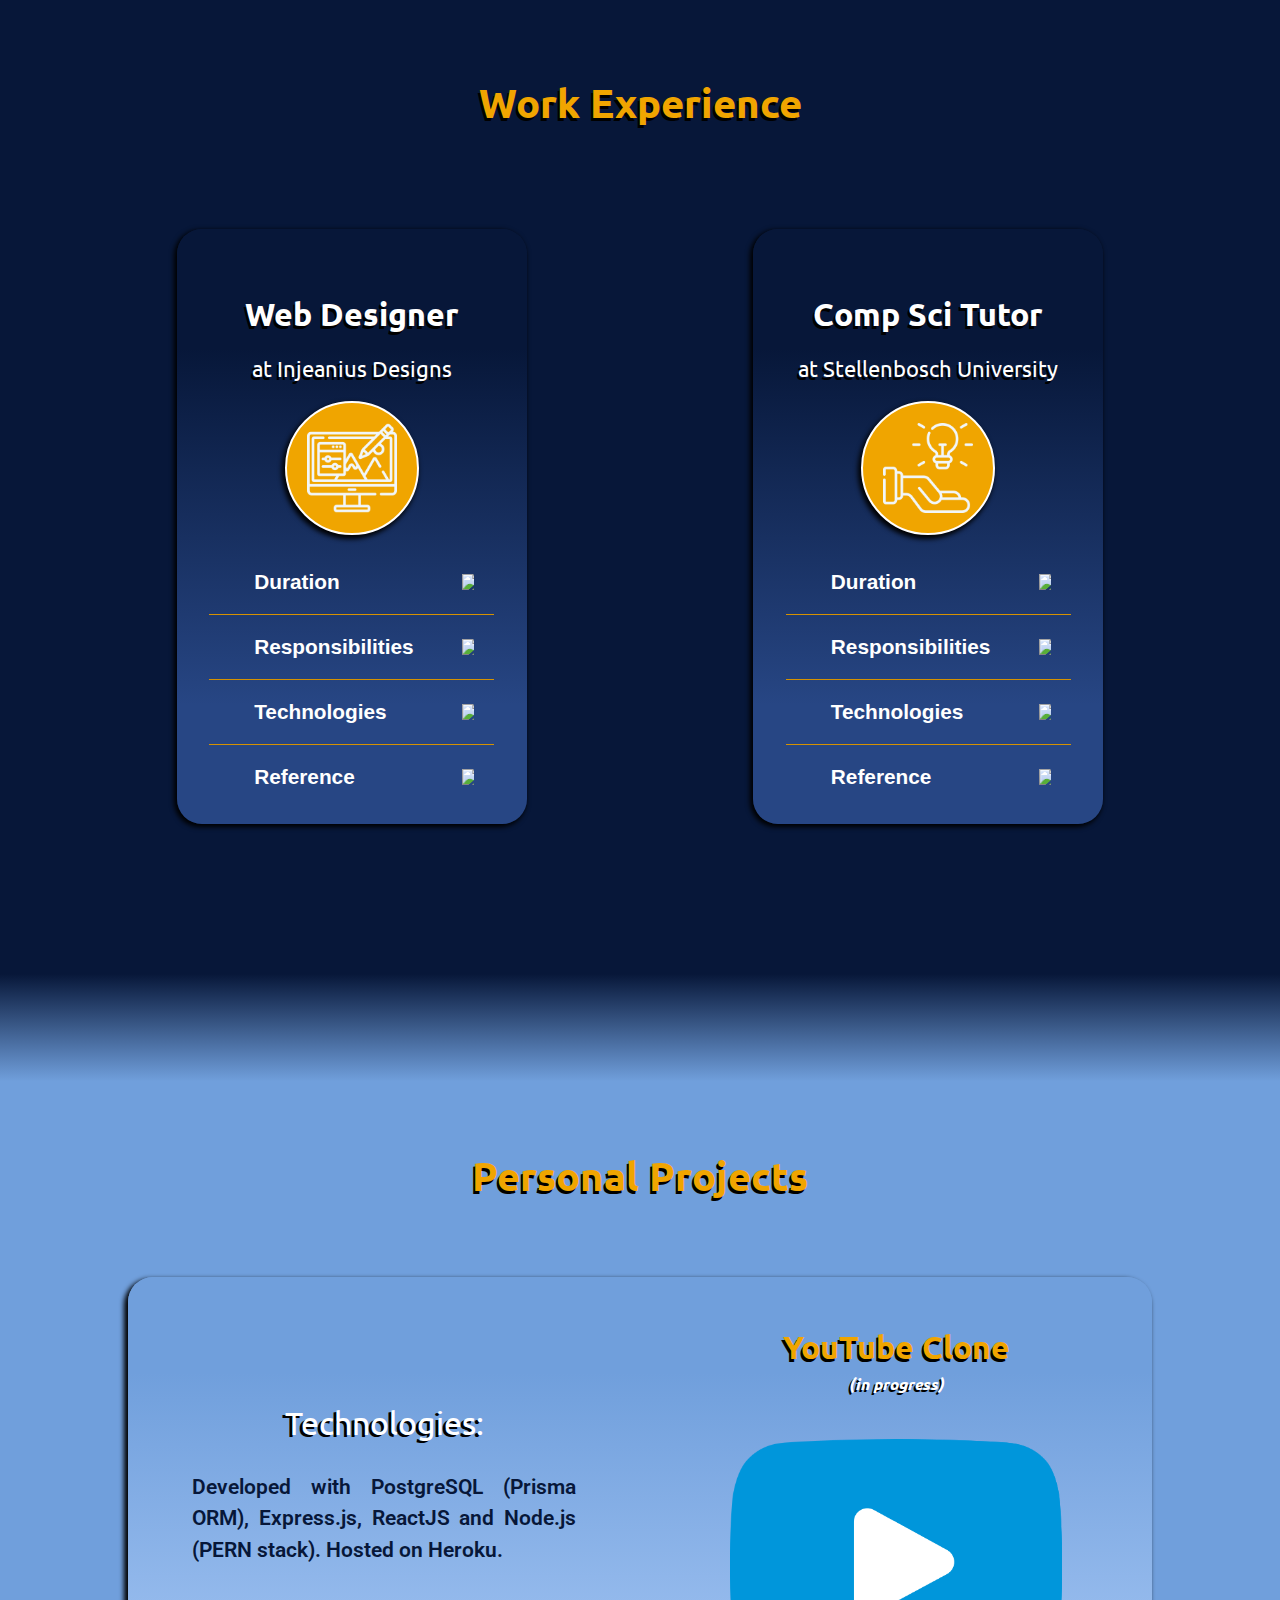
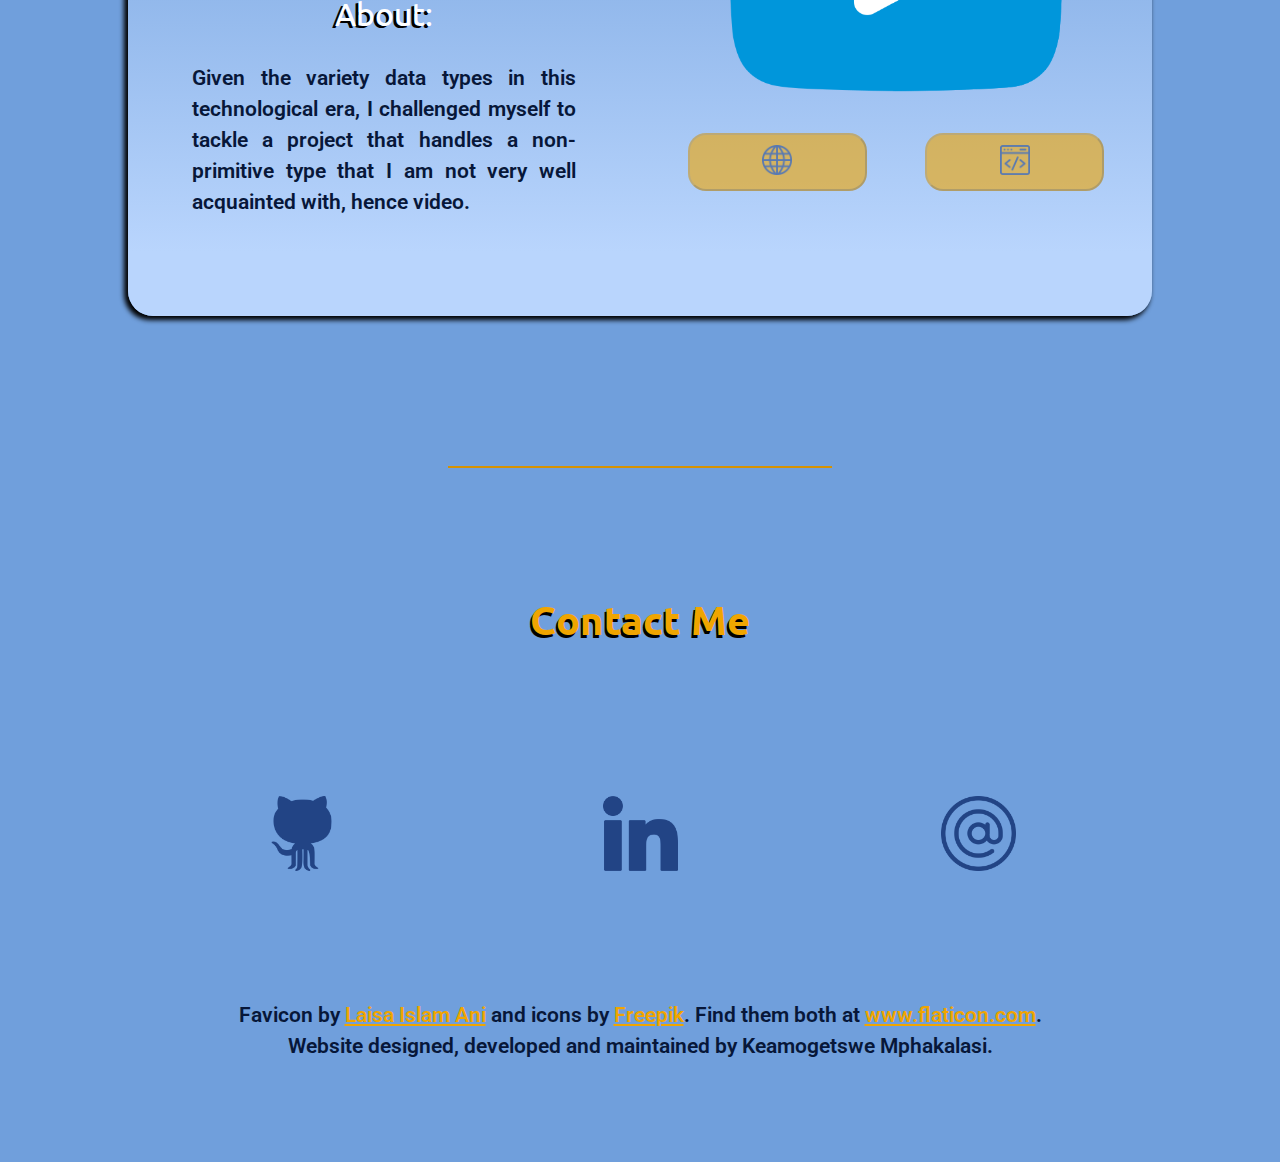
==== commit 6ce96e5e: "Corrected style sheet redundancy and added collapsible icon for clearer user experience." ====
--- a/index.html
+++ b/index.html
@@ -44,25 +44,25 @@
                             <!--<hr class="card-divider">-->
                             <div class="card-body">
                                 <div class="card-body-section">
-                                    <button class="card-button">Duration</button>
+                                    <button class="card-button">Duration</button><span><img class="collapse-status" src="public/images/plus-sign.png"></span>
                                     <div class="card-section-item collapsible">
                                         <p>Sep 2020 - Feb 2021</p>
                                     </div>
                                 </div>
                                 <div class="card-body-section">
-                                    <button class="card-button">Responsibilities</button>
+                                    <button class="card-button">Responsibilities</button><span><img class="collapse-status" src="public/images/plus-sign.png"></span>
                                     <div class="card-section-item collapsible">
                                         <p>Frontend web design and development of Wordpress websites.</p>
                                     </div>
                                 </div>
                                 <div class="card-body-section">
-                                    <button class="card-button">Technologies</button>
+                                    <button class="card-button">Technologies</button><span><img class="collapse-status" src="public/images/plus-sign.png"></span>
                                     <div class="card-section-item collapsible">
                                         <p>HTML, CSS, PHP and Divi.</p>
                                     </div>
                                 </div>
                                 <div class="card-body-section">
-                                    <button class="card-button">Reference</button>
+                                    <button class="card-button">Reference</button><span><img class="collapse-status" src="public/images/plus-sign.png"></span>
                                     <div class="card-section-item collapsible">
                                         <p>Mrs Jeandre Roets<br>jeandre@injeanius.co.za</p>
                                     </div>
@@ -79,25 +79,25 @@
                             <!--<hr class="card-divider">-->
                             <div class="card-body">
                                 <div class="card-body-section">
-                                    <button class="card-button">Duration</button>
+                                    <button class="card-button">Duration</button><span><img class="collapse-status" src="public/images/plus-sign.png"></span>
                                     <div class="card-section-item collapsible">
                                         <p>Feb 2018 - Jun 2018</p>
                                     </div>
                                 </div>
                                 <div class="card-body-section">
-                                <button class="card-button">Responsibilities</button>
+                                <button class="card-button">Responsibilities</button><span><img class="collapse-status" src="public/images/plus-sign.png"></span>
                                     <div class="card-section-item collapsible">
                                         <p>Assisted students with programming exercises and semester project.</p>
                                     </div>
                                 </div>
                                 <div class="card-body-section">
-                                    <button class="card-button">Technologies</button>
+                                    <button class="card-button">Technologies</button><span><img class="collapse-status" src="public/images/plus-sign.png"></span>
                                     <div class="card-section-item collapsible">
                                         <p>Java, Ubuntu.</p>
                                     </div>
                                 </div>
                                 <div class="card-body-section">
-                                    <button class="card-button">Reference</button>
+                                    <button class="card-button">Reference</button><span><img class="collapse-status" src="public/images/plus-sign.png"></span>
                                     <div class="card-section-item collapsible">
                                         <p>Prof Jaco Geldenhuys<br>geld@sun.ac.za</p>
                                     </div>
--- a/public/css/styles.css
+++ b/public/css/styles.css
@@ -11,6 +11,7 @@
 
 a {
 	color: #f0a500ff;
+	font-size: 1em;
 	font-weight: 600;
 	text-shadow: none;
 }
@@ -34,7 +35,7 @@
 	border: 0px;
 	border-top: 2px solid #d69200ff;
 	height : 0px;
-	margin: 75px auto 25px;
+	margin: 100px auto 75px;
 	width: 70%;
 }
 
@@ -85,7 +86,6 @@
     flex-direction: column;
     align-items: center;
     height: 50vh;
-    /* margin: 0; */
 }
 
 .stars {
@@ -157,8 +157,9 @@
     border-radius: 25px;
     box-shadow: -2px 2px 5px 1px black;
     display: inline-block;
-    margin: 0 12%;
-    min-width: 76%;
+    margin: 0 50px;
+    min-width: 280px;
+    width: 76%;
     padding: 50px 0 30px;
 }
 
@@ -171,6 +172,7 @@
     background-color: #f0a500ff;
     border: 3px solid white;
     border-radius: 50%;
+    box-shadow: -2px 3px 5px 1px black;
     margin: 0 auto;
     padding: 20px;
     width: 35%;
@@ -195,9 +197,14 @@
 
 .card-body-section {
     border-bottom: 1px solid #d69200ff;
+    display: flex;
     margin: 0 auto;
     padding: 0 20px;
     width: 65%;
+    flex-wrap: wrap;
+    flex-direction: row;
+    justify-content: space-between;
+    align-items: center;
 }
 
 .card-body-section:first-child {
@@ -206,6 +213,10 @@
 
 .card-body-section:last-child {
     border-bottom: none;
+}
+
+.card-section-item {
+	width: 100%;
 }
 
 .card-section-item p {
@@ -223,11 +234,13 @@
    font-size: 1.3em;
    font-weight: 600;
    padding: 20px 25px;
-   -moz-user-select: none;
-   -ms-user-select: none;
-   -o-user-select: none;
-   -webkit-user-select: none;
-   user-select: none;
+}
+
+.collapse-status {
+    float: right;
+    display: inline-block;
+    height: auto;
+    width: 12px;
 }
 
 #light-section {
@@ -250,7 +263,7 @@
 .slide {
     display: flex;
     flex-direction: column;
-    padding: 75px 0;
+    padding: 50px 0 75px;
     width: 100%;
 }
 
@@ -259,7 +272,7 @@
 }
 
 .slide-image-button h3 {
-    color: white;
+    color: #f0a500ff;
 }
 
 .slide-image-button h4{
@@ -268,7 +281,8 @@
 }
 
 .slide-image {
-    width: 75%;
+    width: 65%;
+    max-width: 358px;
 }
 
 .buttons {
@@ -279,7 +293,7 @@
 .slide-button {
     background-color: #f0a500ff;
     border-radius: 18px;
-    box-shadow: -1px 1px 3px 1px black;
+    /* box-shadow: -1px 1px 3px 1px black; */
     padding: 10px;
     margin: 0 10px;
     width: 35%;
@@ -295,7 +309,9 @@
 
 .slide-info h3 {
     color: white;
+    font-weight: 400;
     padding-bottom: 25px;
+    text-shadow: -3px 2px black;
 }
 
 .slide-info p {
@@ -307,13 +323,13 @@
 }
 
 #projects-attr-divider {
-    margin: 0px auto 75px;
+    margin: 25px auto 100px;
 }
 
 #contact {
     display: flex;
     padding: 50px 0 75px;
-    align-content: center;
+    align-items: center;
     flex-direction: column;
 }
 
@@ -337,14 +353,10 @@
 	background-color: black;
 	border-radius: 6px;
 	color: #f0a500ff;
-	font-size: 0.8em;
+	font-size: 1em;
 	font-weight: 600;
 	text-align: center;
 	padding: 10px;
-	/* position: absolute; */
-	/* top: -150%; */
-	/* left: 50%; */
-	/* margin-left: -60px; */
 	width: 5%;
 	visibility: hidden;
 	z-index: 1;
@@ -365,7 +377,7 @@
 }
 
 /**************************************************
-				DESKTOP VIEW
+				TABLET VIEW
 **************************************************/
 
 @media screen and (min-width: 425px) {
@@ -417,17 +429,31 @@
 		background: transparent url(../images/twinkling.svg) repeat top center;
 		background-size: contain;
 		z-index: 0;
-		-moz-animation: move-twink-back 150s linear infinite;
-		-ms-animation: move-twink-back 150s linear infinite;
-		-o-animation: move-twink-back 150s linear infinite;
-		-webkit-animation: move-twink-back 150s linear infinite;
-		animation: move-twink-back 150s linear infinite;
+		-moz-animation: move-twink-back 100s linear infinite;
+		-ms-animation: move-twink-back 100s linear infinite;
+		-o-animation: move-twink-back 100s linear infinite;
+		-webkit-animation: move-twink-back 100s linear infinite;
+		animation: move-twink-back 75s linear infinite;
 	}
 
 	/****************************************Main*/
 
+    .heading {
+    	padding-bottom: 75px;
+    }
+
+
+	.card-header {
+		display: flex;
+		justify-content: center;
+		flex-direction: column;
+		align-items: center;
+		padding: 15px 0;
+		position: relative;
+	}
+
 	#dark-section {
-		background-image: linear-gradient( #040b1aff 20%, transparent 40% );
+		background: linear-gradient( #040b1aff 20%, transparent 40% );
 		margin-top: -25px;
 		padding-top: 225px;
 	}
@@ -440,12 +466,7 @@
 	#moon {
 		border-radius: 70%;
 		border: none;
-		/* width: 20%; */
 		z-index: 2;
-	}
-
-	#bio {
-		width:  100%;
 	}
 
 	.container {
@@ -460,10 +481,10 @@
 		color: #f0a500ff;
 		cursor: pointer;
 		font-weight: 600;
-		/*font-size: 1rem;*/
 	}
 
 	hr {
+		margin: 125px auto 75px;
 		width: 30%;
 	}
 
@@ -479,10 +500,8 @@
 		color: black;
 		margin: 0 50px;
 		word-wrap: break-word;
-		/*min-width: 200px;
-		max-width: 250px;*/
 		padding-bottom: 15px;
-		max-width: 325px;
+		max-width: 350px;
 	}
 
 	.card p {
@@ -494,7 +513,6 @@
 		justify-content: center;
 		flex-direction: column;
 		align-items: center;
-		padding-top: 37%;
 	}
 
 	.card-body-section {
@@ -521,13 +539,6 @@
 	}
 
 	.card-button {
-		cursor: pointer;
-		color: white;
-		background-color: transparent;
-		border: none;
-		font-weight: 600;
-		/*font-size: 15px;*/
-		padding: 20px 25px;
 		-moz-user-select: none;
 		-webkit-user-select: none;
 		-ms-user-select: none;
@@ -535,82 +546,11 @@
 		transition: transform 0.2s;
 	}
 
-	.card-container {
-		/* justify-content: space-evenly; */
-		margin: 0 auto;
-	}
-
 	.card-divider {
 		border: none;
 		border-top: 2px solid white;
 		margin: 0 auto;
 		width: 70%;
-	}
-
-	.card-logo img {
-		width: 100%;
-	}
-
-	.card-section-item {
-		width: 100%;
-	}
-
-	.collapsible {
-		max-height: 0;
-		overflow: hidden;
-		transition: max-height 0.2s ease-out;
-	}
-
-	#project-container {
-		padding-top: 175px;
-	}
-
-	.social-button {
-		background-color: transparent;
-		border: none;
-		border-radius: 2px;
-		cursor: pointer;
-		transition: transform 0.2s;
-	}
-
-	.slide {
-		display: flex;
-		justify-content: space-evenly;
-	}
-
-	.slide-info h3, .slide-image-button h3 {
-		color: #f0a500ff;
-		font-size: 1.17rem;
-	}
-
-	#projects-attr-divider {
-		margin: 100px auto;
-	}
-
-	#contact {
-		display: flex;
-		justify-content: space-evenly;
-		padding-bottom: 100px;
-	}
-
-	.attribution{
-		color: #274684ff;
-		font-weight: 600;
-		line-height: 1.5;
-		padding-bottom: 100px;
-		text-shadow: none;
-	}
-
-	/*Device specific styles*/
-
-	.card-header {
-		display: flex;
-		justify-content: center;
-		flex-direction: column;
-		align-items: center;
-		height: 150px;
-		padding: 15px 0;
-		position: relative;
 	}
 
 	.card-logo {
@@ -623,29 +563,34 @@
 		width: 90px;
 	}
 
-	.buttons {
-		display: flex;
-		justify-content: space-evenly;
+	.card-logo img {
 		width: 100%;
 	}
 
+	.collapsible {
+		max-height: 0;
+		overflow: hidden;
+		transition: max-height 0.2s ease-out;
+	}
+
+	#light-section {
+		background-image: linear-gradient(0deg, #709fdcff 94%, #071739ff 100%);
+	}
+
+	#project-container {
+		padding-top: 175px;
+	}
+
 	#project-slides {
-		display: flex;
 		justify-content: space-evenly;
 		margin: 0 auto;
-		padding: 50px 0;
-		width: 70%;
-	}
-
-	.slide-image { /*Limit responsiveness*/
-		width: 100%; /*edit relative units*/
-		/*height: 250px;*/
-	}
-
-	.slide-image-button {
-		width: 35%;
-	}
-
+		width: 100%;
+	}
+
+	.slide {
+	align-items: center;
+	}
+		
 	.slide-info {
 		color: white;
 		font-weight: 600;
@@ -653,70 +598,103 @@
 		text-shadow: -1px 1px black;
 		text-align: justify;
 		padding-top: 50px;
-		width: 45%;
-	}
-
-	.slide-button { /*Limit responsiveness*/
-		cursor: not-allowed;	/*temporary. Remove when project started*/
+		width: 100%;
+	}
+
+	.slide-image-button {
+		width: 100%;
+	}
+
+	.buttons {
+		display: flex;
+		justify-content: space-evenly;
 		margin: 0 auto;
-		background-color: #f0a500ff;
-		border: 1px solid #f0a500ff;
-		border-radius: 15px;
-		box-shadow: -1px 1px 3px 1px black;
+		width: 100%;
+		max-width: 551px;
+	}
+
+	.slide-button {
+			transition: transform 0.2s;
+			max-width: 200px;
+			width: 35%;
+	}
+
+	.card-button:hover, .social-button:hover {
+		transform: scale(1.2);
+	}
+
+	#projects-attr-divider {
+		margin: 50px auto 125px;
+	}
+
+	#contact {
+		display: flex;
+		flex-direction: row;
+		justify-content: space-evenly;
+		align-items: unset;
+		padding-bottom: 100px;
+	}
+
+	.socials {
+		width: 75px;
+		height: 75px;
+	}
+
+	.social-button {
+		background-color: transparent;
+		border: none;
+		border-radius: 2px;
+		cursor: pointer;
+		transition: transform 0.2s;
+	}
+
+	.social-button:hover {
+		transform: scale(1.15);
+	}
+
+	.tooltip {
+		padding: 8px 0;
+		position: absolute;
+		top: 80%;
+		left: -25%;
+		width: 120px;
+		z-index: 1;
+	}
+
+	.attribution{
 		color: #274684ff;
 		font-weight: 600;
-		margin: 0 15px;
-		padding: 7px 0;
-		text-decoration: none;
-		transition: transform 0.2s;
-		width: 40%;
-	}
-
-	.slide-button-logo { /*Limit responsiveness*/
-		width: 30px;
-		height: 30px;
-	}
-
-	.card-button:hover, .social-button:hover {
-		transform: scale(1.2);
-	}
-
-	#light-section {
-		background-image: linear-gradient(0deg, #709fdcff 94%, #071739ff 100%);
-	}
-
-	.socials { /*Limit responsiveness*/
-		width: 110px;
-		height: 110px;
-	}
-
-	.social-button:hover {
-		transform: scale(1.15);
-	}
-
-	.tooltip::after {
-		content: " ";
-		position: absolute;
-		top: 100%;
-		right: 100%; /* To the left of the tooltip */
-		margin-top: -5px;
-		border-width: 5px;
-		border-style: solid;
-		border-color: transparent black transparent transparent;
-	}
-
-	.tooltip {
-		/* visibility: hidden; */
-		width: 120px;
-		background-color: black;
-		color: #f0a500ff;
-		font-size: 1em;
-		font-weight: 600;
-		text-align: center;
-		padding: 8px 0;
-		border-radius: 6px;
-		position: absolute;
-		z-index: 1;
-	}
-
-}
+		line-height: 1.5;
+		padding-bottom: 100px;
+		text-shadow: none;
+	}
+}
+
+@media screen and (min-width: 685px) {
+	.card-container {
+		overflow-x: hidden;
+		justify-content: space-evenly
+	}
+}
+
+@media screen and (min-width: 1024px) {
+	.slide {
+		background-image: linear-gradient(#709fdcff 15%, #b9d5fdff 90%);
+		border-radius: 25px;
+		box-shadow: -3px 3px 5px 1px black;
+		flex-direction: row;
+		width: 80%;
+	}
+
+	.slide-info {
+		order: 1;
+	}
+
+	.slide-image-button {
+        order: 2;
+    }
+
+    #projects-attr-divider {
+    	margin: 150px auto 125px;
+    }
+}
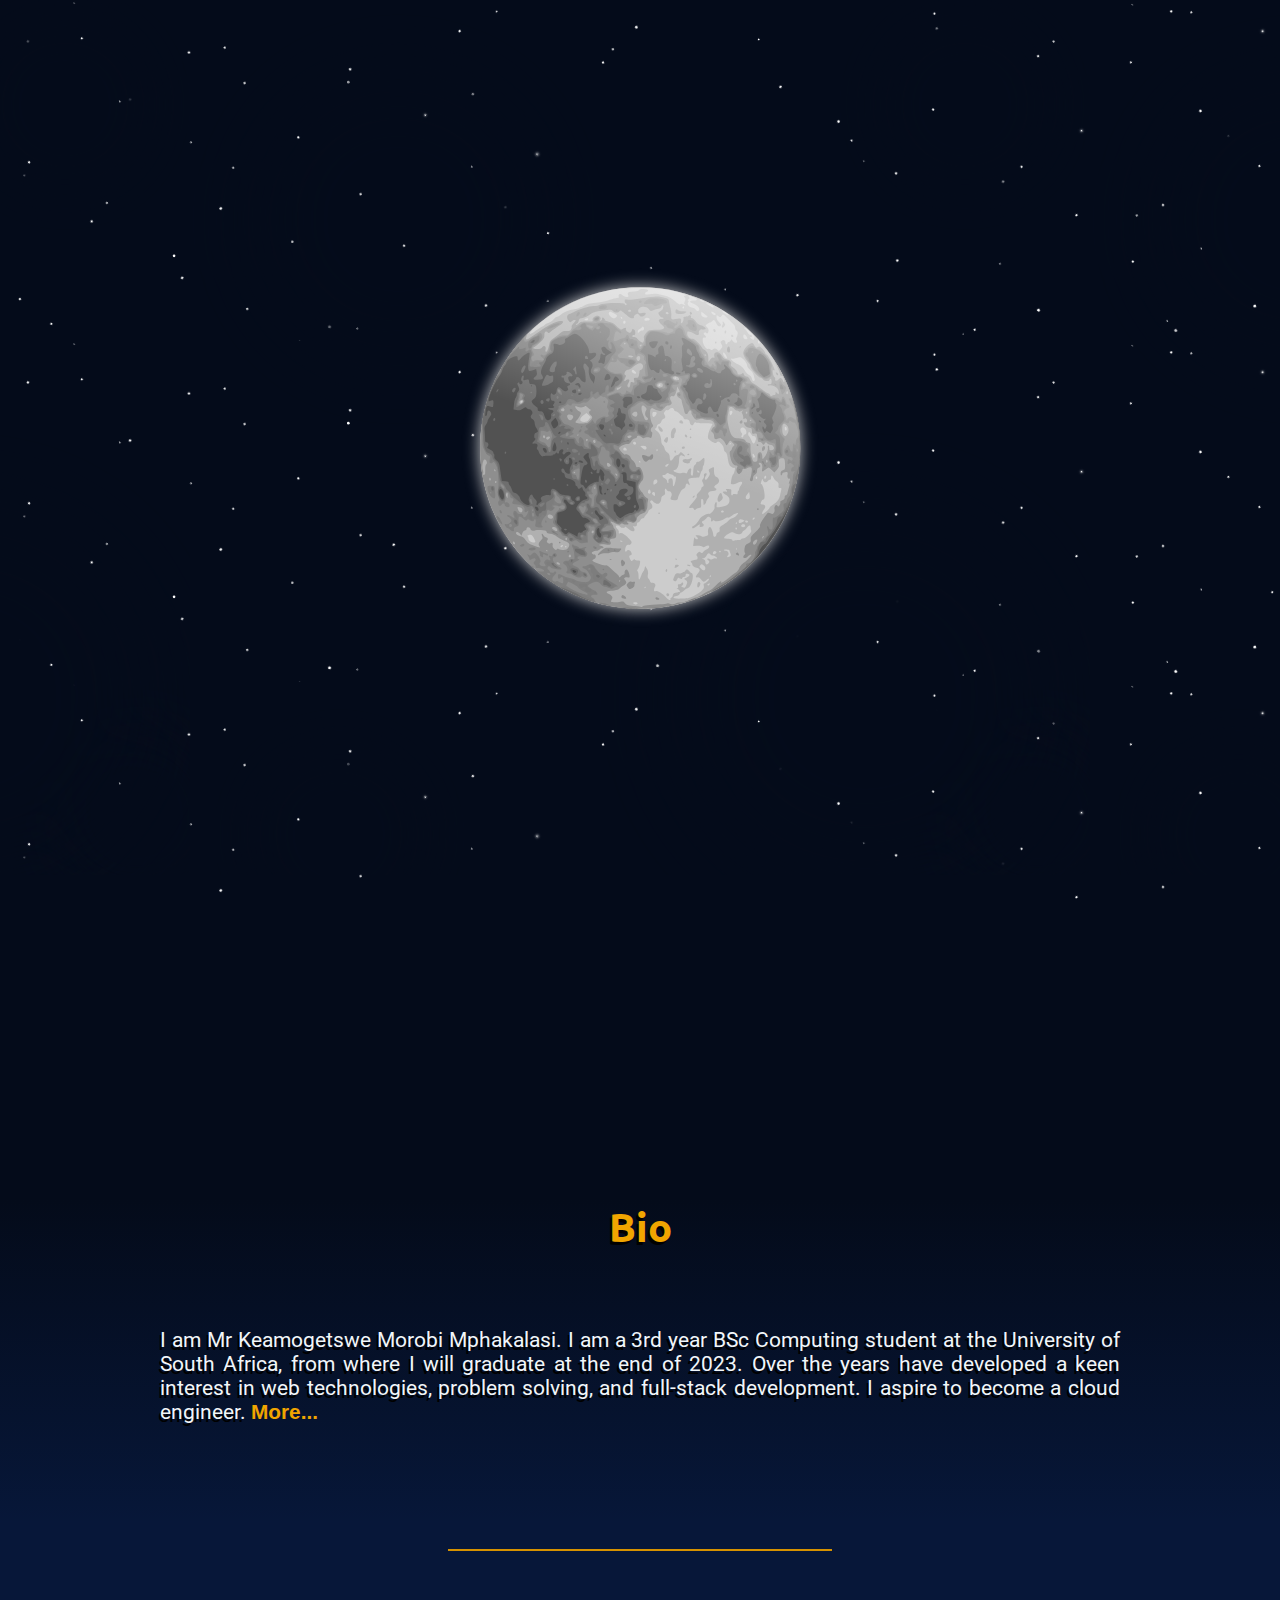
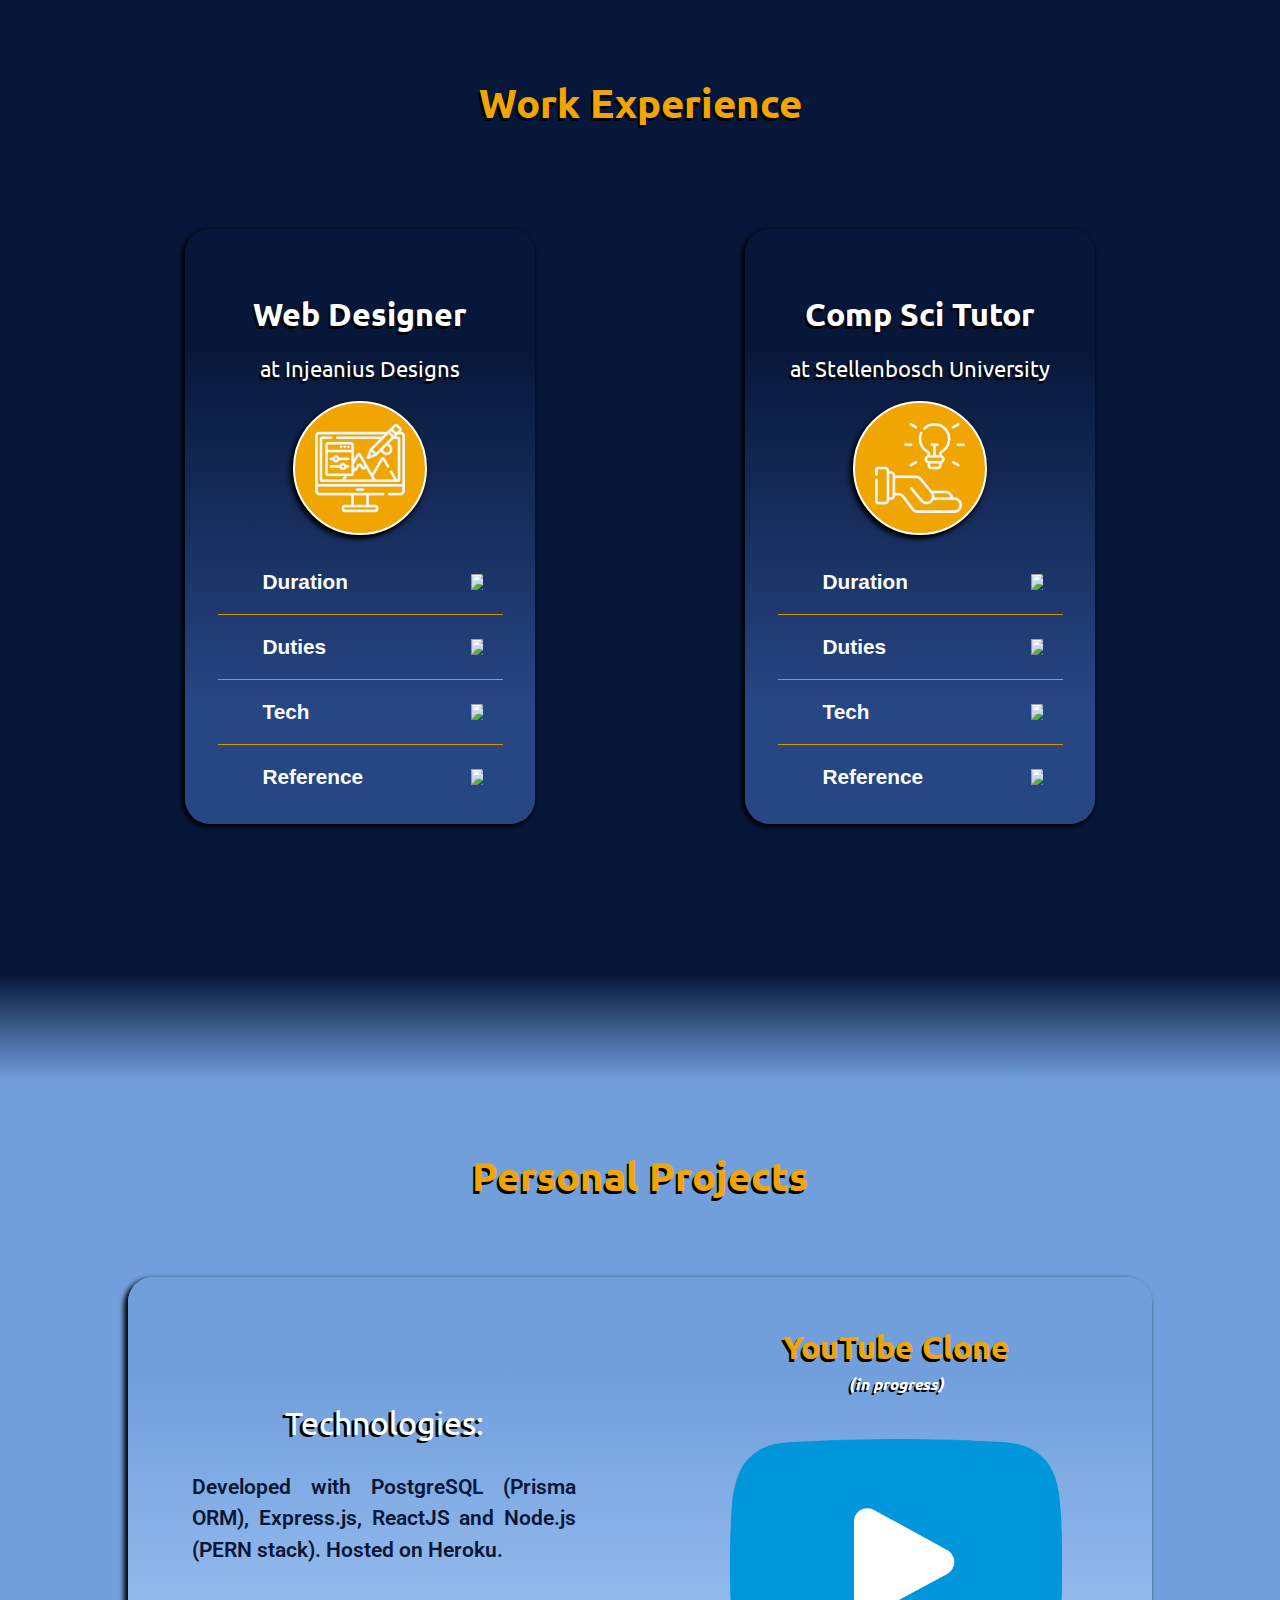
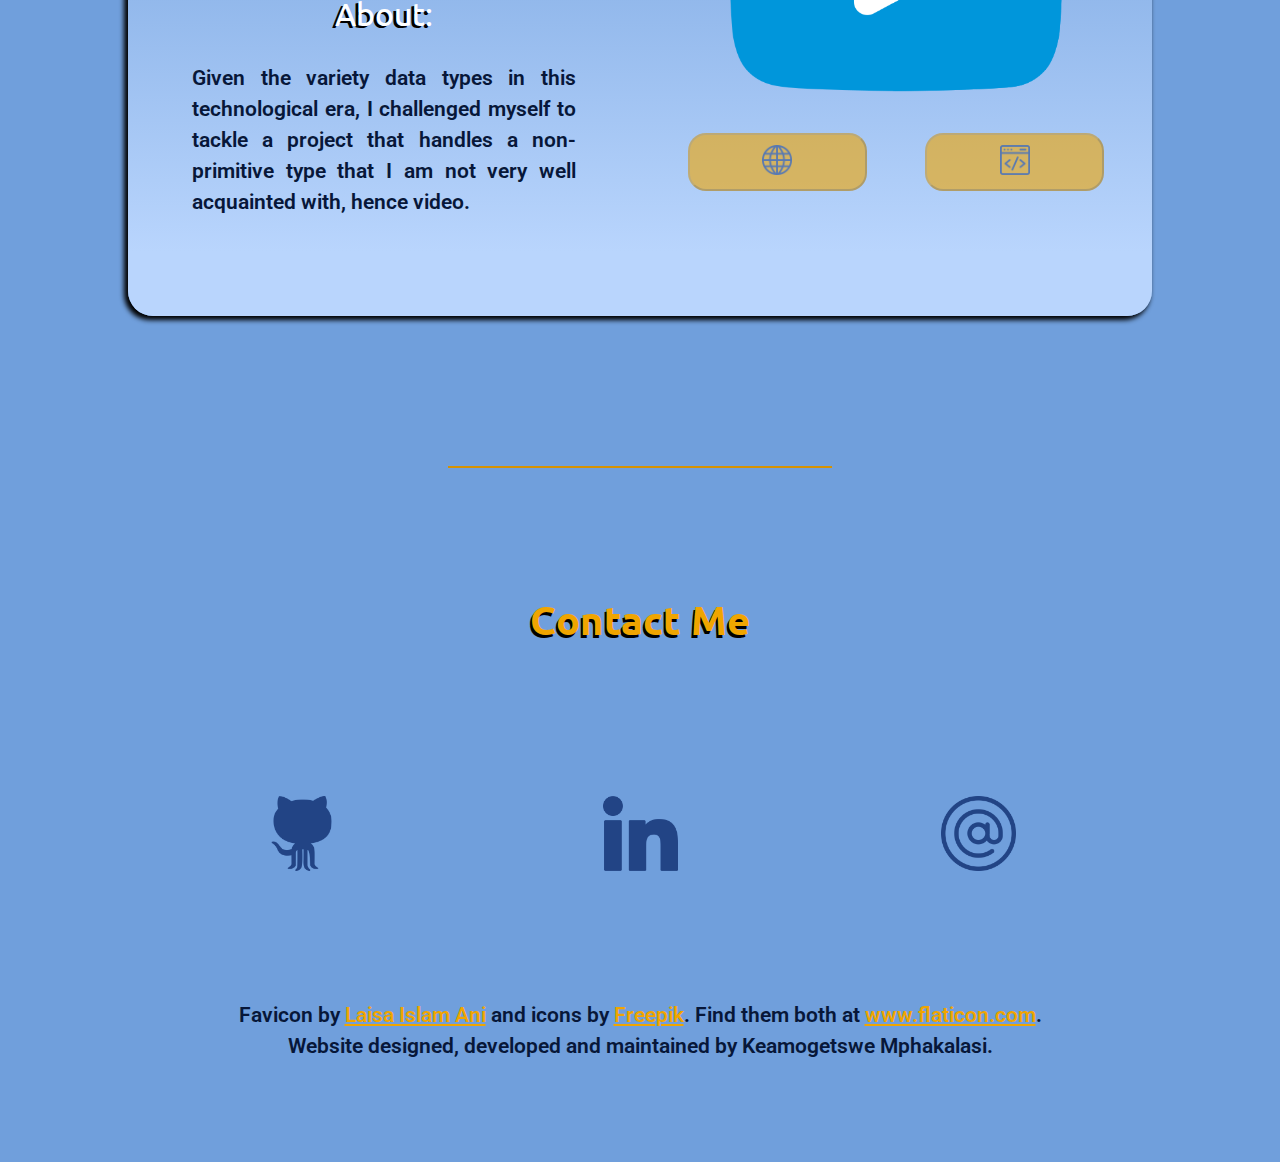
==== commit 9e7a845b: "Editted card section titles to allow space for icons and altered space between cards to make scrolli" ====
--- a/index.html
+++ b/index.html
@@ -50,13 +50,13 @@
                                     </div>
                                 </div>
                                 <div class="card-body-section">
-                                    <button class="card-button">Responsibilities</button><span><img class="collapse-status" src="public/images/plus-sign.png"></span>
+                                    <button class="card-button">Duties</button><span><img class="collapse-status" src="public/images/plus-sign.png"></span>
                                     <div class="card-section-item collapsible">
                                         <p>Frontend web design and development of Wordpress websites.</p>
                                     </div>
                                 </div>
                                 <div class="card-body-section">
-                                    <button class="card-button">Technologies</button><span><img class="collapse-status" src="public/images/plus-sign.png"></span>
+                                    <button class="card-button">Tech</button><span><img class="collapse-status" src="public/images/plus-sign.png"></span>
                                     <div class="card-section-item collapsible">
                                         <p>HTML, CSS, PHP and Divi.</p>
                                     </div>
@@ -85,13 +85,13 @@
                                     </div>
                                 </div>
                                 <div class="card-body-section">
-                                <button class="card-button">Responsibilities</button><span><img class="collapse-status" src="public/images/plus-sign.png"></span>
+                                <button class="card-button">Duties</button><span><img class="collapse-status" src="public/images/plus-sign.png"></span>
                                     <div class="card-section-item collapsible">
                                         <p>Assisted students with programming exercises and semester project.</p>
                                     </div>
                                 </div>
                                 <div class="card-body-section">
-                                    <button class="card-button">Technologies</button><span><img class="collapse-status" src="public/images/plus-sign.png"></span>
+                                    <button class="card-button">Tech</button><span><img class="collapse-status" src="public/images/plus-sign.png"></span>
                                     <div class="card-section-item collapsible">
                                         <p>Java, Ubuntu.</p>
                                     </div>
--- a/public/css/styles.css
+++ b/public/css/styles.css
@@ -157,7 +157,7 @@
     border-radius: 25px;
     box-shadow: -2px 2px 5px 1px black;
     display: inline-block;
-    margin: 0 50px;
+    margin: 0 25px;
     min-width: 280px;
     width: 76%;
     padding: 50px 0 30px;
@@ -498,7 +498,7 @@
 		box-shadow: -2px 2px 5px 1px black;
 		display: inline-block;
 		color: black;
-		margin: 0 50px;
+		margin: 0 25px;
 		word-wrap: break-word;
 		padding-bottom: 15px;
 		max-width: 350px;
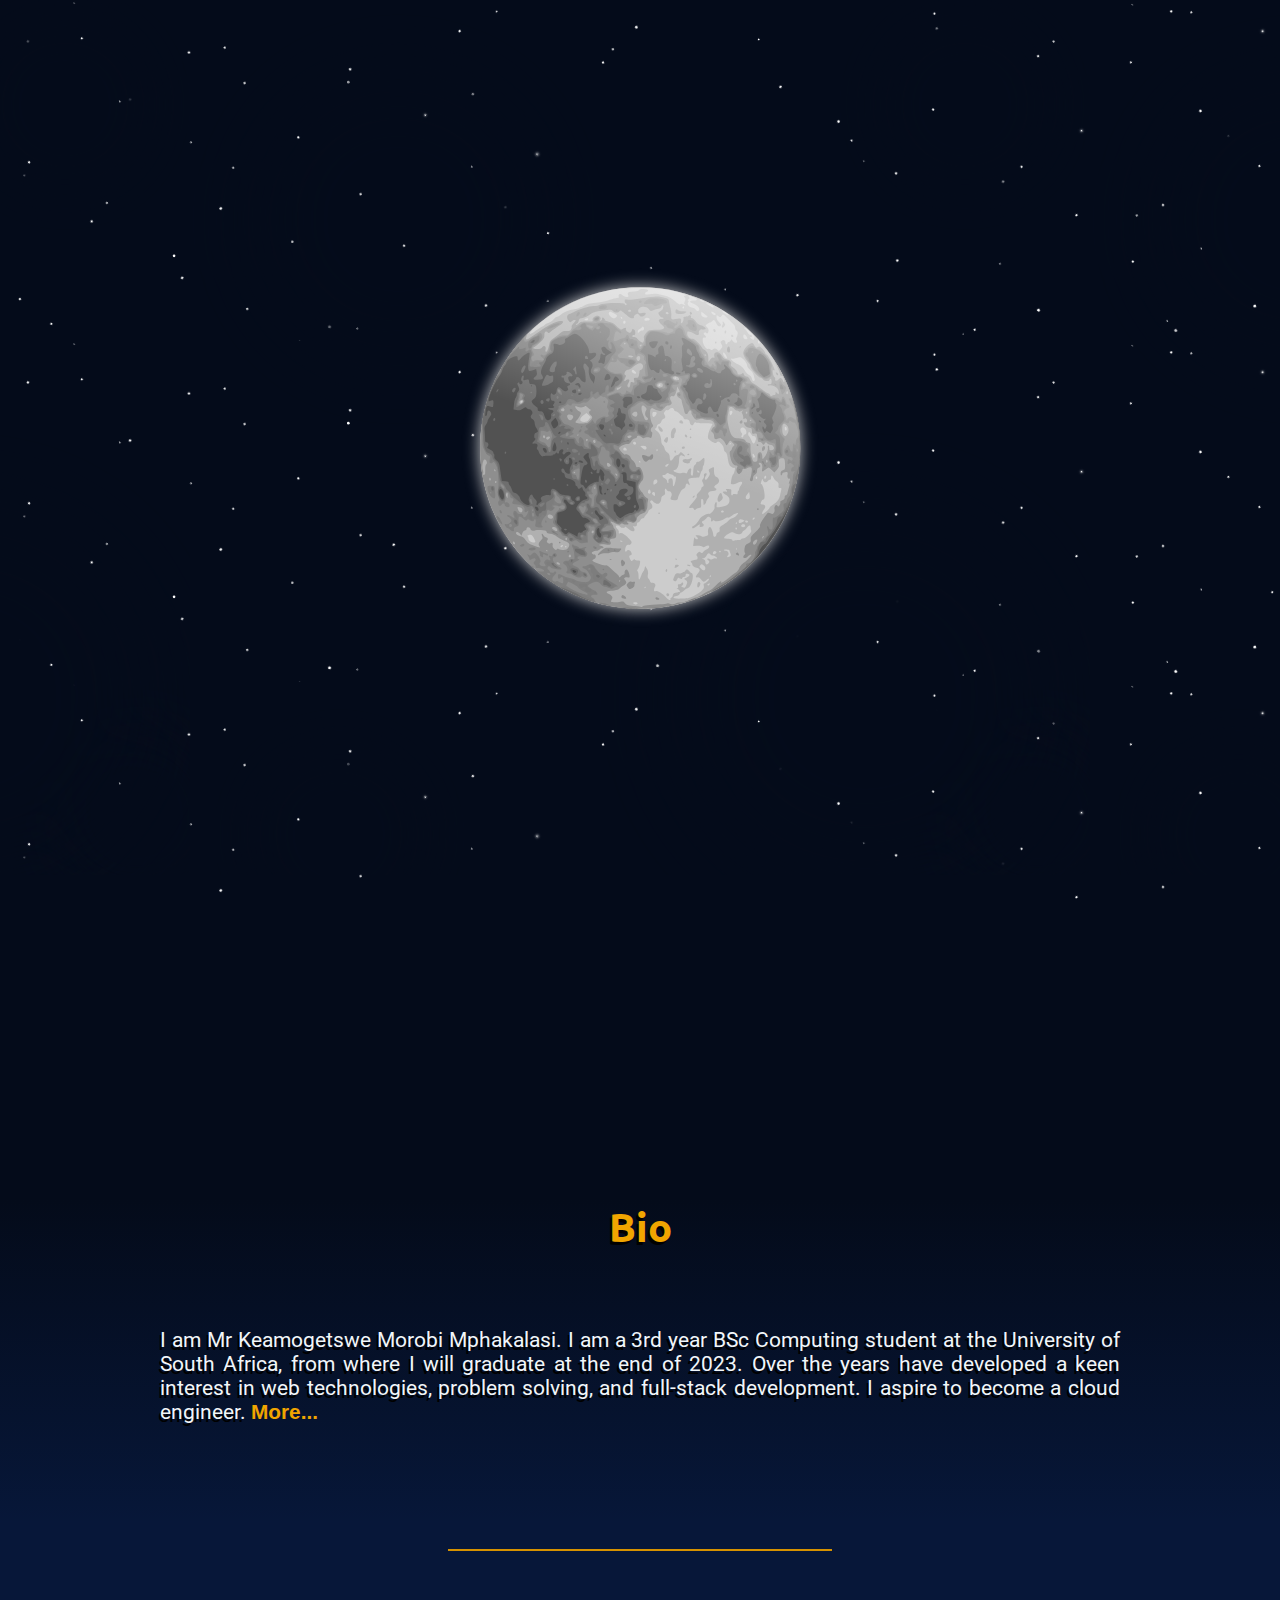
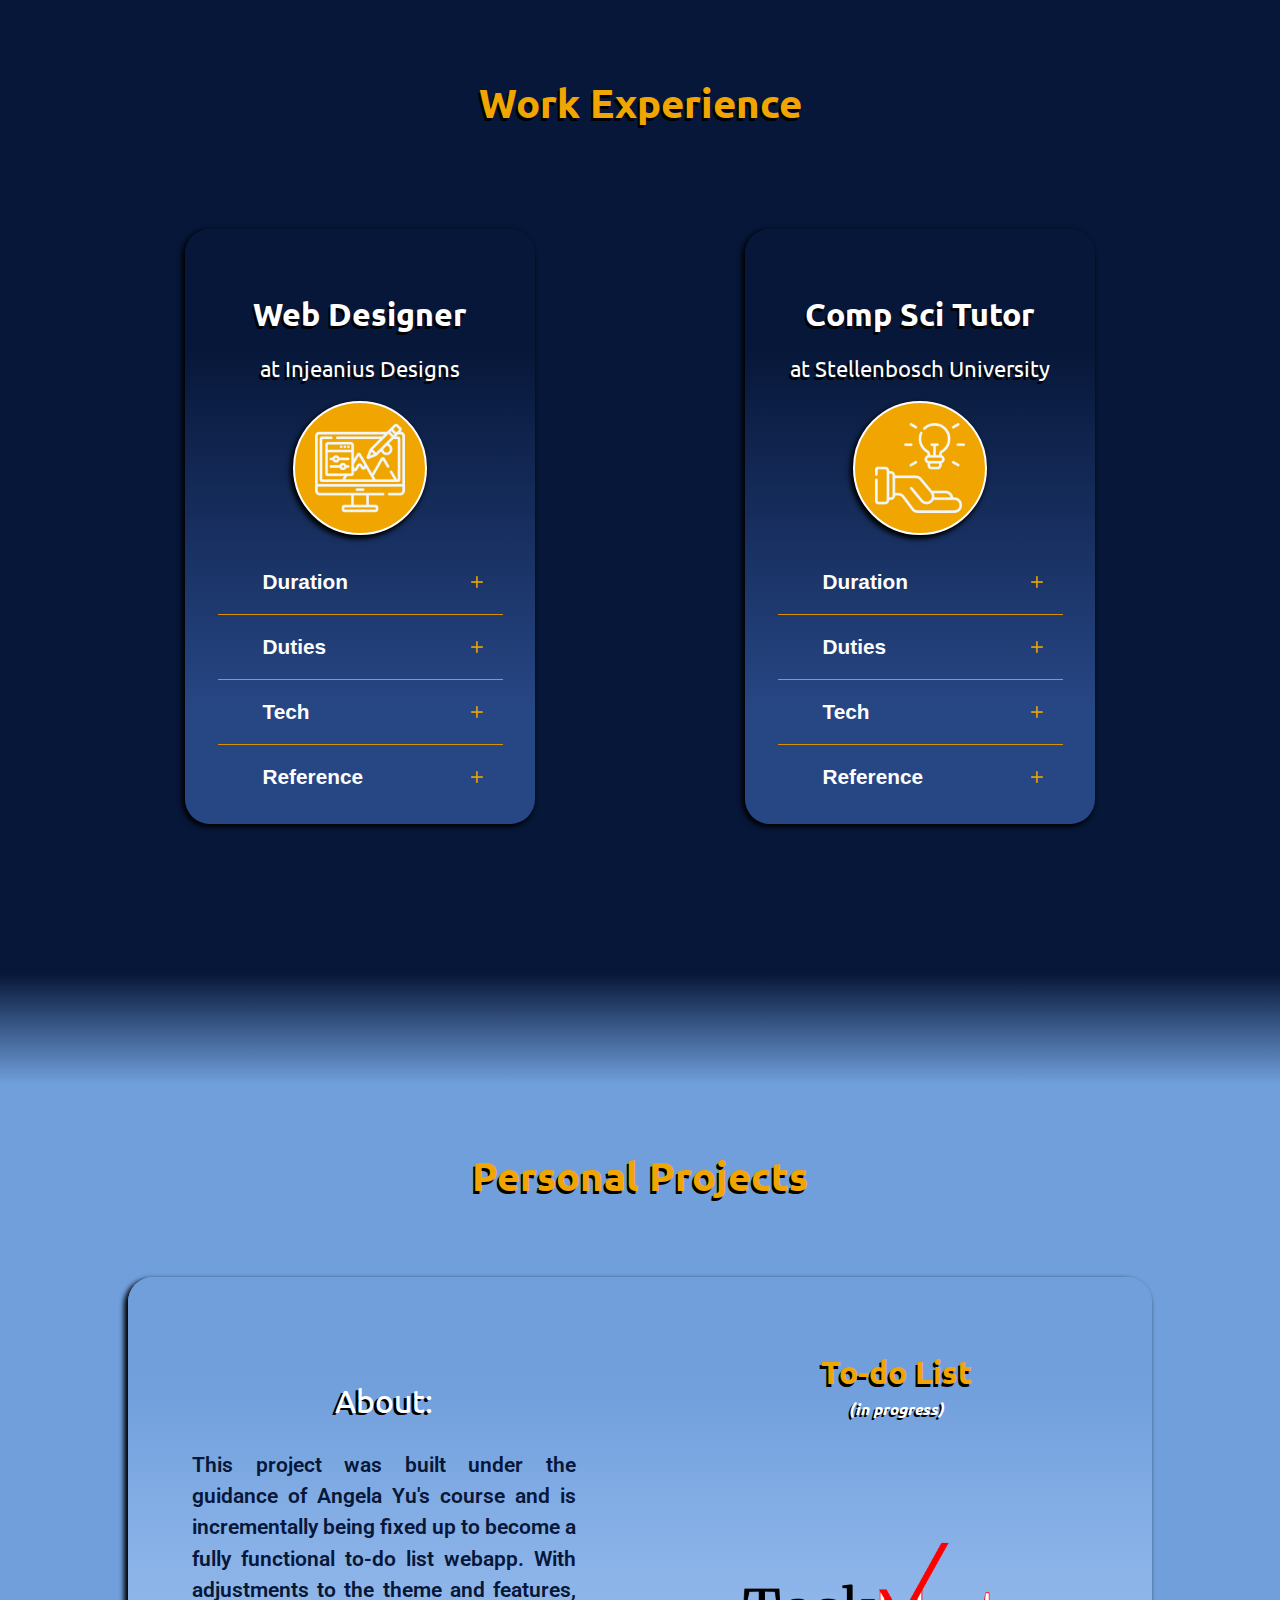
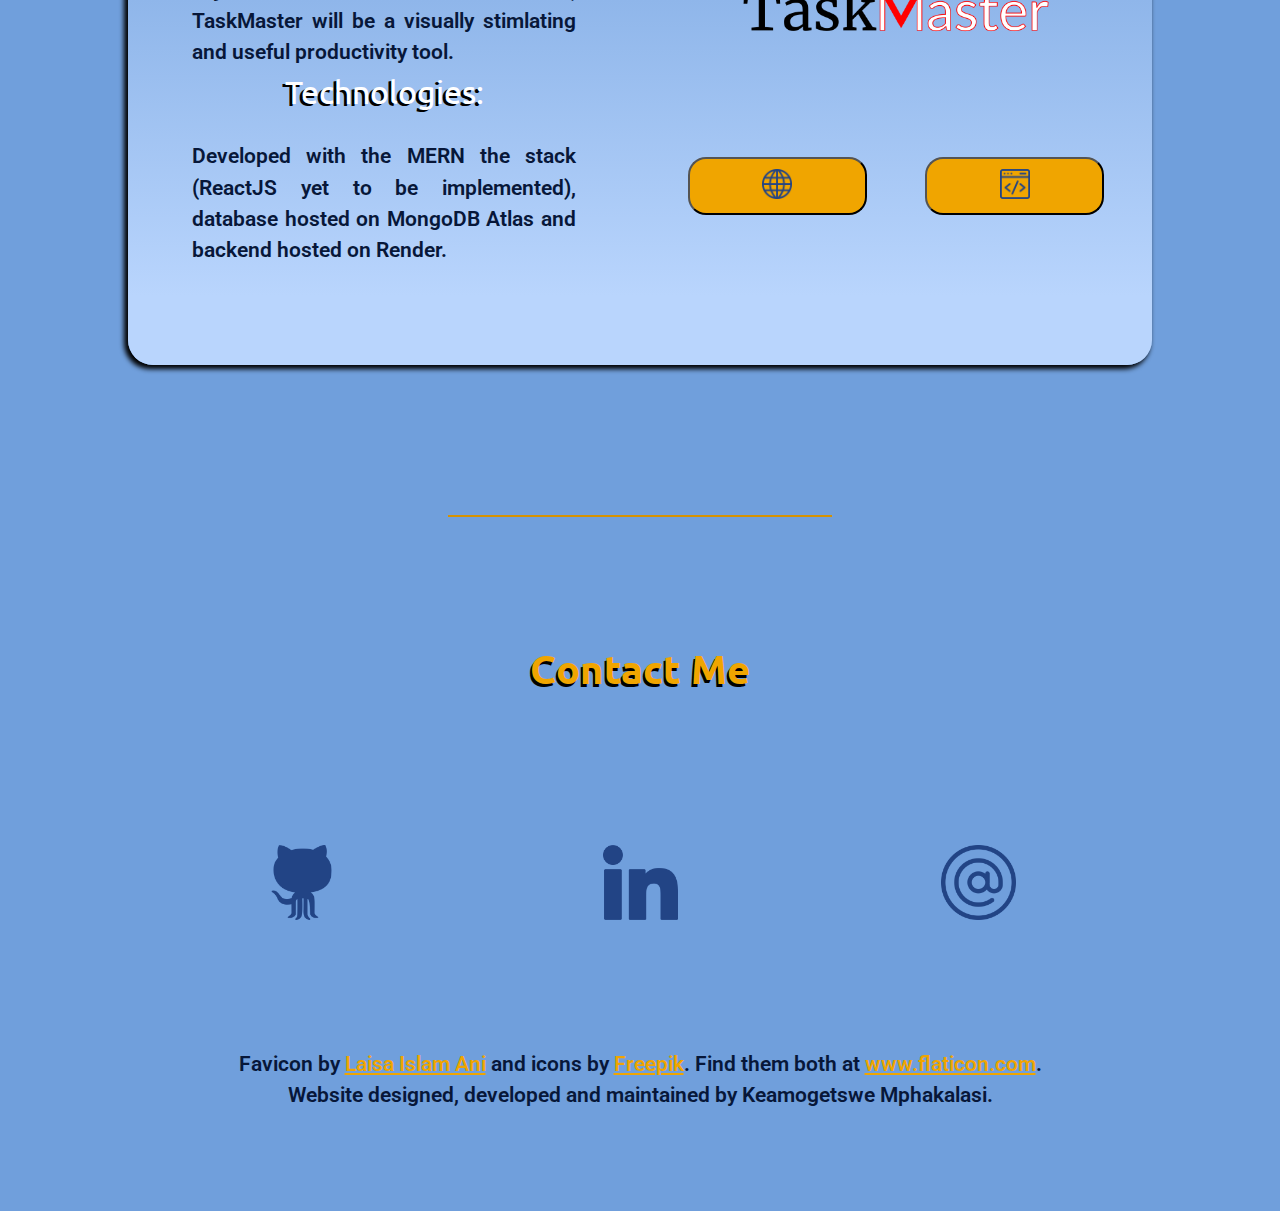
==== commit f0ee0c75: "Alter Project Slide Section" ====
--- a/index.html
+++ b/index.html
@@ -113,20 +113,20 @@
                     <div id="project-slides">
                         <div class="slide">
                             <div class="slide-info">
+                                <h3>About:</h3>
+                                <p>This project was built under the guidance of Angela Yu's course and is incrementally being fixed up to become a fully functional to-do list webapp. With adjustments to the theme and features, TaskMaster will be a visually stimlating and useful productivity tool.</p>
                                 <h3>Technologies:</h3>
-                                <p>Developed with PostgreSQL (Prisma ORM), Express.js, ReactJS and Node.js (PERN stack). Hosted on Heroku.</p><br>
-                                <h3>About:</h3>
-                                <p>Given the variety data types in this technological era, I challenged myself to tackle a project that handles a non-primitive type that I am not very well acquainted with, hence video.</p>
+                                <p>Developed with the MERN the stack (ReactJS yet to be implemented), database hosted on MongoDB Atlas and backend hosted on Render.</p><br>
                             </div>
                             <div class="slide-image-button">
-                                <h3>YouTube Clone</h3>
+                                <h3>To-do List</h3>
                                 <h4><i>(in progress)</i></h4>
-                                <img class="slide-image" src="public/images/youtube.png"><br>
+                                <img class="slide-image" src="public/images/taskmaster.png"><br>
                                 <div class="buttons">
-                                    <button class="slide-button" title="Go to site" disabled>
+                                    <button class="slide-button" onclick="window.location.href='https://todo-list-0cp7.onrender.com/';" title="Go to site">
                                         <img class="slide-button-logo" src="public/images/worldwide.png">
                                     </button>
-                                    <button class="slide-button" title="View source code" disabled>
+                                    <button class="slide-button" onclick="window.location.href='https://github.com/Keamo-getswe/todo_mern';" title="View source code">
                                         <img class="slide-button-logo" src="public/images/code.png">
                                     </button>
                                 </div>
--- a/public/css/styles.css
+++ b/public/css/styles.css
@@ -72,6 +72,7 @@
 	margin: 0 auto;
 	text-align: justify;
 	width: 75%;
+	max-width: 1145px;
 }
 
 ul {
@@ -146,6 +147,7 @@
     overflow-x: scroll;
     padding: 25px 0;
     width: 100%;
+    max-width: 1600px;
 }
 
 #work-experience {
@@ -287,12 +289,12 @@
 
 .buttons {
     padding-bottom: 50px;
-    opacity: 0.6;
 }
 
 .slide-button {
     background-color: #f0a500ff;
     border-radius: 18px;
+	cursor: pointer;
     /* box-shadow: -1px 1px 3px 1px black; */
     padding: 10px;
     margin: 0 10px;
@@ -331,6 +333,9 @@
     padding: 50px 0 75px;
     align-items: center;
     flex-direction: column;
+    margin: 0 auto;
+    width: 100%;
+    max-width: 1440px;
 }
 
 #email {
@@ -684,6 +689,7 @@
 		box-shadow: -3px 3px 5px 1px black;
 		flex-direction: row;
 		width: 80%;
+		max-width: 1145px;
 	}
 
 	.slide-info {
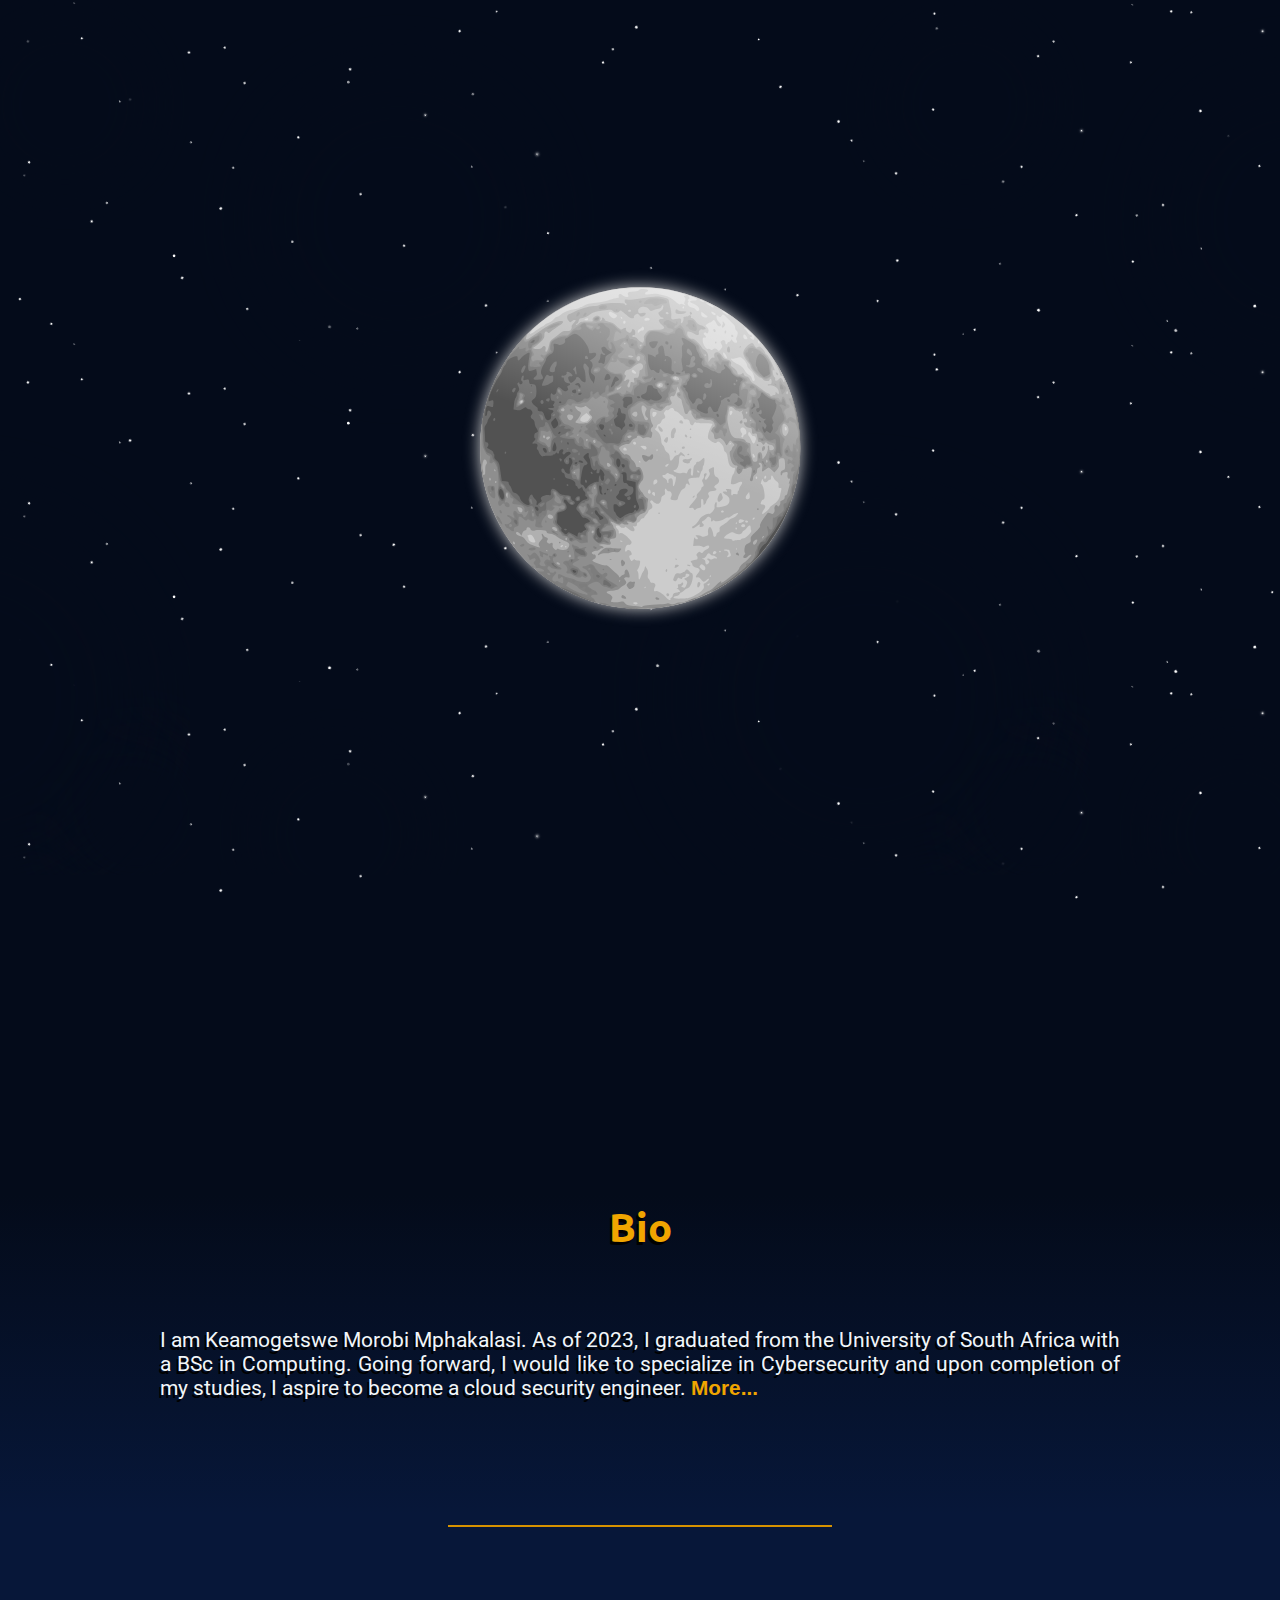
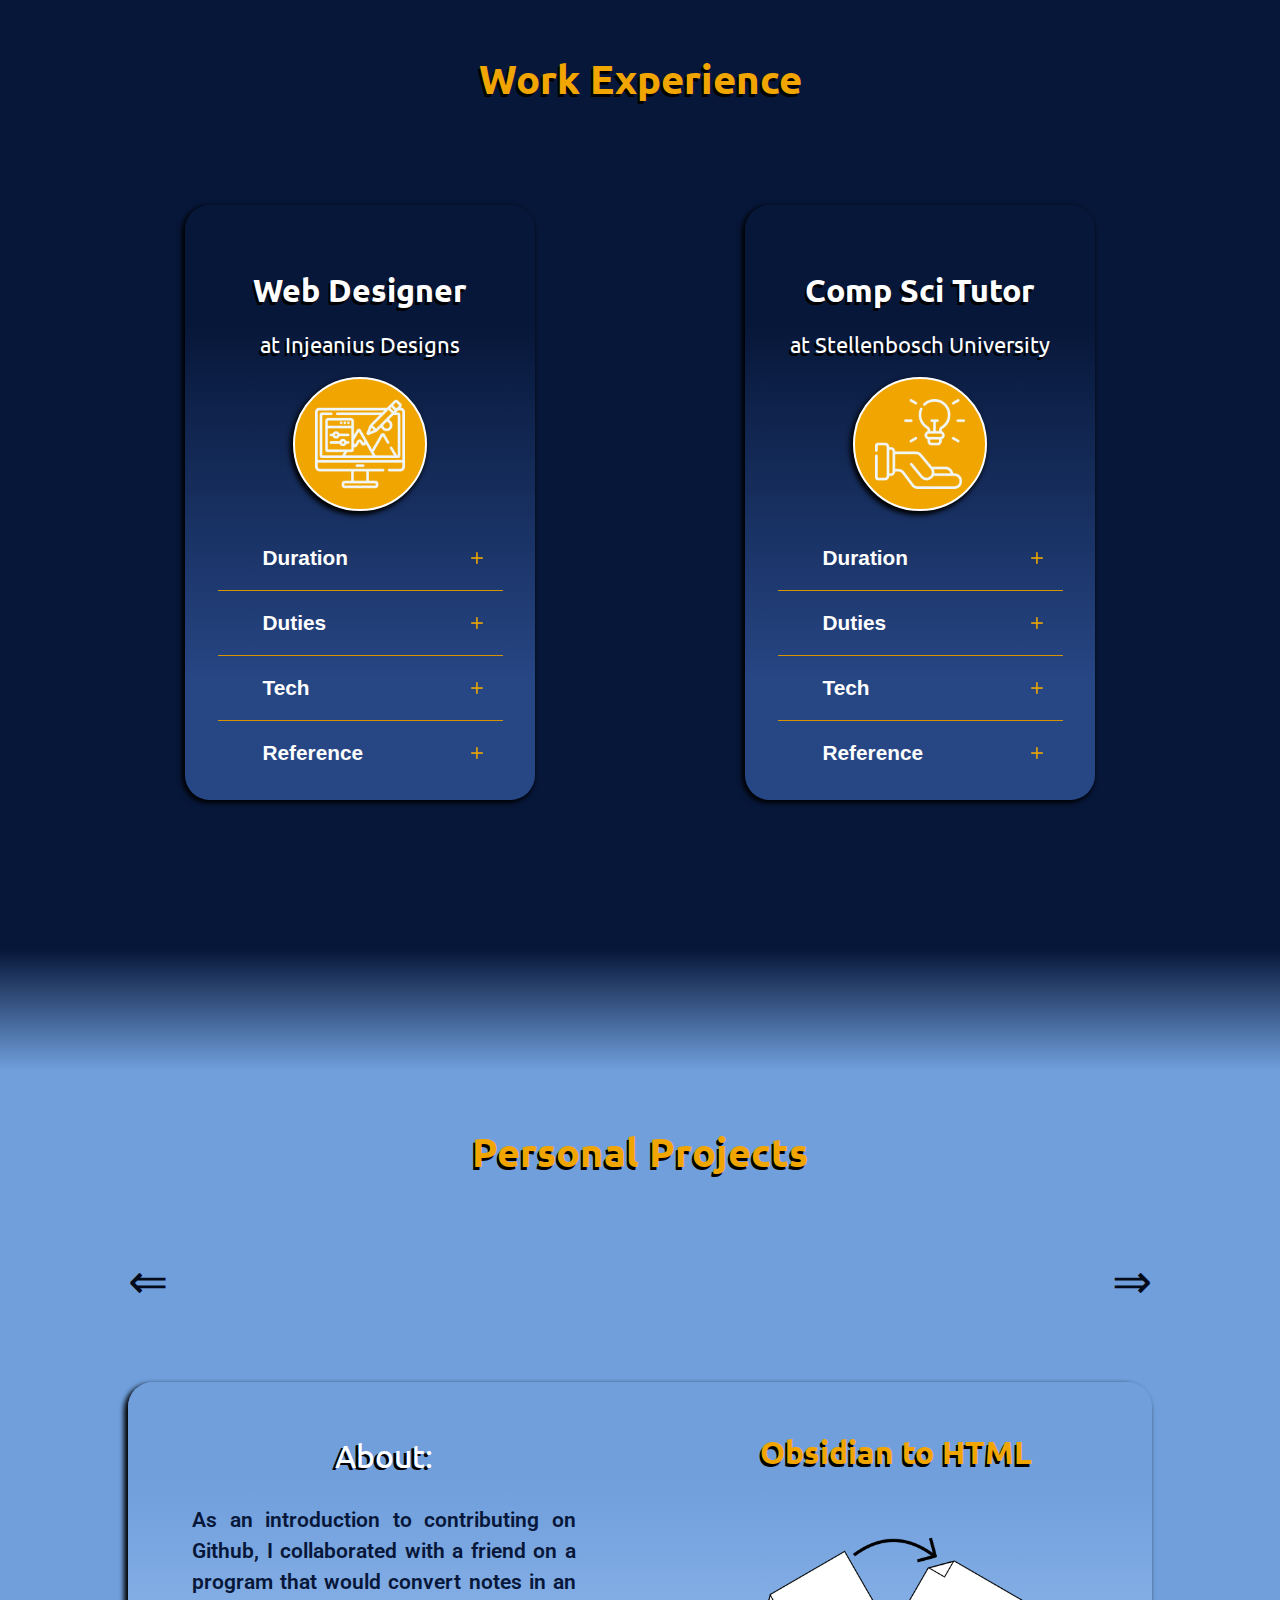
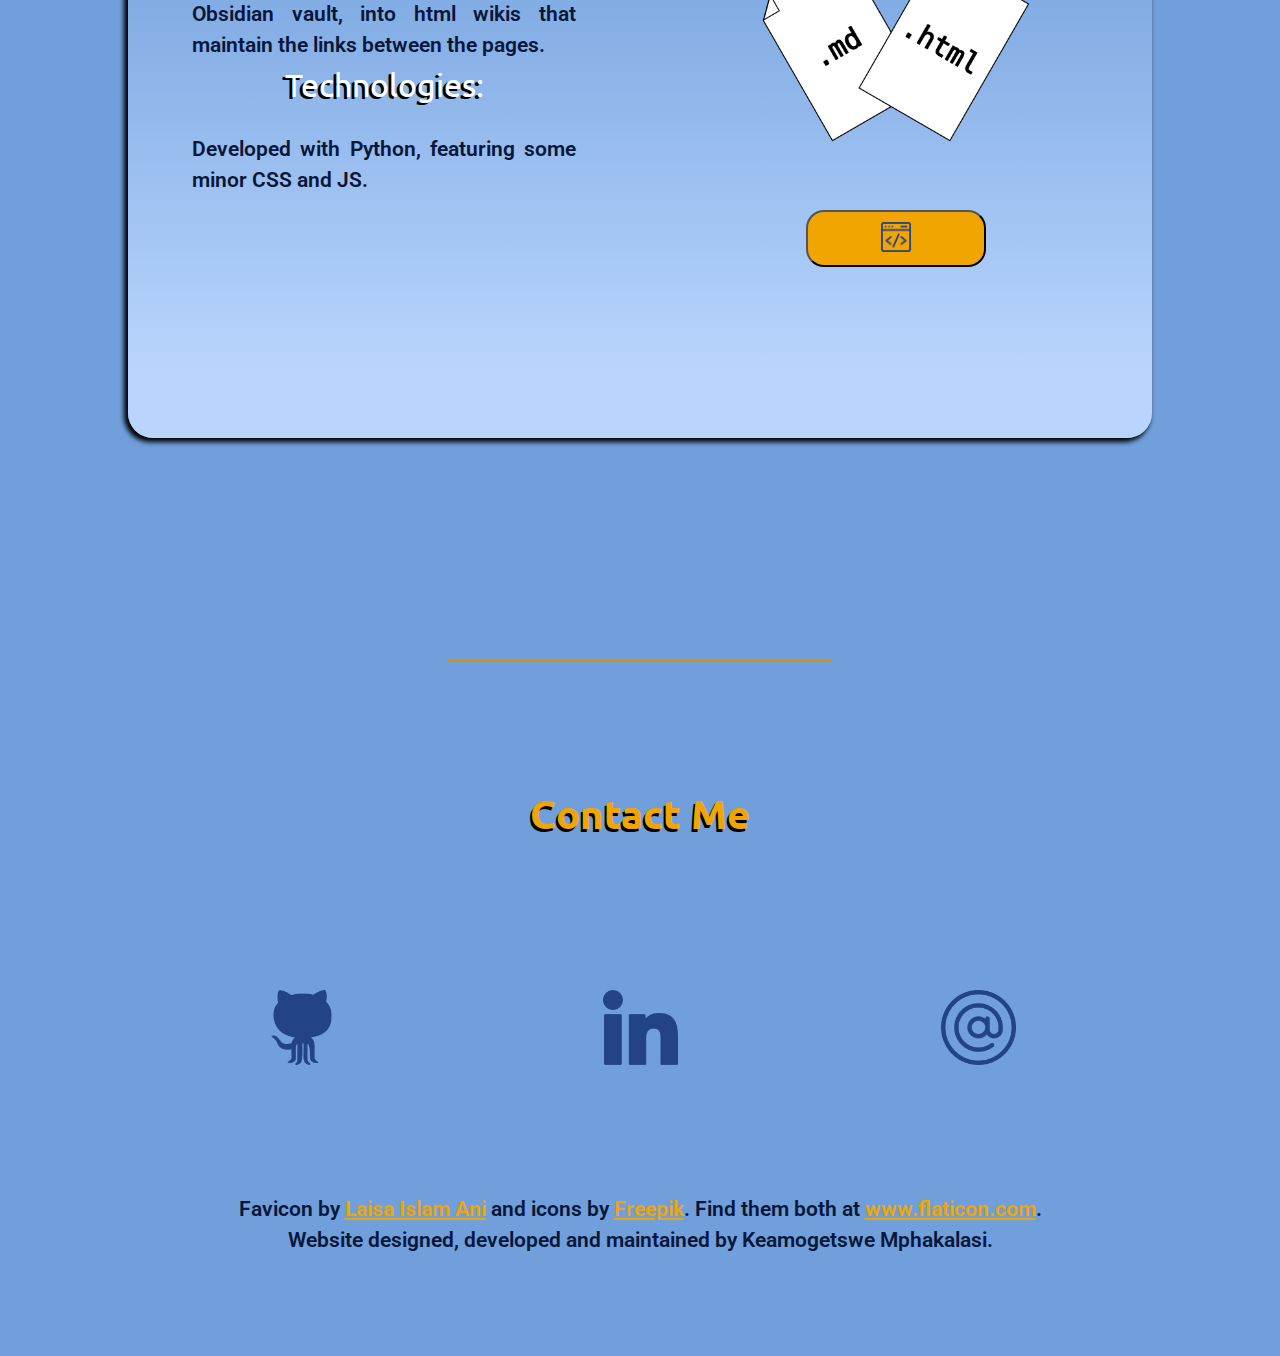
==== commit cef26a87: "Clean up and adjust Personal Projects section" ====
--- a/index.html
+++ b/index.html
@@ -24,9 +24,9 @@
                 <div id="bio">
                     <h2 class="heading">Bio</h2>
                     <div id="container">
-                        <p>I am Mr Keamogetswe Morobi Mphakalasi. I am a 3rd year BSc Computing student at the University of South Africa, from where I will graduate at the end of 2023. Over the years have developed a keen interest in web technologies, problem solving, and full-stack development. I aspire to become a cloud engineer. <button id="more-btn" class="more-less-button">More...</button></p>
+                        <p>I am Keamogetswe Morobi Mphakalasi. As of 2023, I graduated from the University of South Africa with a BSc in Computing. Going forward, I would like to specialize in Cybersecurity and upon completion of my studies, I aspire to become a cloud security engineer. <button id="more-btn" class="more-less-button">More...</button></p>
                         <div class="collapsible">
-                            <br><p>I spend my free time refining my previously acquired computer science skills and learning new ones. Below you will find some projects I plan to tackle (once I've begun the links to the sites and source code will be made available). As a believer in a balanced lifestyle, I unwind by playing pickup basketball, spending time with my dogs and leisure reading mystery novels. <button id="less-btn" class="more-less-button"></button></p>
+                            <br><p>As of late, I have explored contributing to Github projects (see "Obsidian to HTML" under <a href="#personal-projects">Personal Projects</a>) to get more comfortable reading and working on others' code. Below you will find my work experience as well as other projects I have worked on and those to come.<br><br>In my spare time, I read classic self-help and mystery books. I also enjoy long jogs, hiking and spending time with my dogs.<button id="less-btn" class="more-less-button"></button></p>
                         </div>
                     </div>
                 </div>
@@ -109,8 +109,33 @@
             </div>
             <div id="light-section">
                 <div id="project-container">
-                    <h2 class="heading">Personal Projects</h2>
+                    <h2 id="personal-projects" class="heading">Personal Projects</h2>
+					<div class="slide-navigation">
+						<div class="previous-slide">
+							&lArr;
+						</div>
+						<div class="next-slide">
+							&rArr;
+						</div>
+					</div>
                     <div id="project-slides">
+                        <div class="slide current">
+                            <div class="slide-info">
+                                <h3>About:</h3>
+                                <p>As an introduction to contributing on Github, I collaborated with a friend on a program that would convert notes in an Obsidian vault, into html wikis that maintain the links between the pages.</p>
+                                <h3>Technologies:</h3>
+                                <p>Developed with Python, featuring some minor CSS and JS.</p><br>
+                            </div>
+                            <div class="slide-image-button">
+                                <h3>Obsidian to HTML</h4>
+                                <img class="slide-image" src="public/images/Obsidian_to_HTML.png"><br>
+                                <div class="buttons">
+                                    <button class="slide-button" onclick="window.location.href='https://github.com/Keamo-getswe/Obsidian-to-html';" title="View source code">
+                                        <img class="slide-button-logo" src="public/images/code.png">
+                                    </button>
+                                </div>
+                            </div>
+                        </div>
                         <div class="slide">
                             <div class="slide-info">
                                 <h3>About:</h3>
--- a/public/css/styles.css
+++ b/public/css/styles.css
@@ -3,7 +3,6 @@
 **************************************************/
 
 *, html {
-	font-size: 16px;
 	margin: 0;
 	padding: 0;
 	position: relative;
@@ -251,22 +250,54 @@
 
 #project-container {
     padding-top: 100px;
+	display: flex;
+	flex-direction: column;
+	align-items: center;
+}
+
+.slide-navigation {
+	text-shadow: none;
+	color: #040b1aff;
+	display: flex;
+	justify-content: space-between;
+	align-items: center;
+	font-size: 48px;
+}
+
+.previous-slide {
+	cursor: pointer;
+}
+
+.next-slide {
+	cursor: pointer;
 }
 
 #project-slides {
     border-radius: 25px;
+	position: relative;
     display: flex;
+	align-items: center;
+    margin: 0 auto;
+    width: 100%;
+	height: 1107px;
+	overflow: hidden;
+}
+
+.slide {
+    position: absolute;
+	display: flex;
     flex-direction: column;
-    align-items: center;
-    margin: 0 auto;
-    width: 100%;
-}
-
-.slide {
-    display: flex;
-    flex-direction: column;
-    padding: 50px 0 75px;
-    width: 100%;
+    width: 100%;
+	transform: translateX(120%);
+	transition: transform 0.5s;
+}
+
+.current {
+	transform: translateX(0);
+}
+
+.old-slide {
+	transform: translateX(-120%);
 }
 
 .slide-image-button {
@@ -683,21 +714,38 @@
 }
 
 @media screen and (min-width: 1024px) {
+	.card-containter {
+		position: relative;
+		justify-content: center;
+	}
+
+	.slide-navigation {
+		width: 80%;
+	}
+
+	#project-slides {
+		height: 800px;
+	}
+
 	.slide {
 		background-image: linear-gradient(#709fdcff 15%, #b9d5fdff 90%);
 		border-radius: 25px;
 		box-shadow: -3px 3px 5px 1px black;
 		flex-direction: row;
 		width: 80%;
-		max-width: 1145px;
+		max-width: 1056px;
 	}
 
 	.slide-info {
 		order: 1;
+		height: 606px;
+		padding-top: 50px;
 	}
 
 	.slide-image-button {
         order: 2;
+		height: 606px;
+		padding-top: 50px;
     }
 
     #projects-attr-divider {
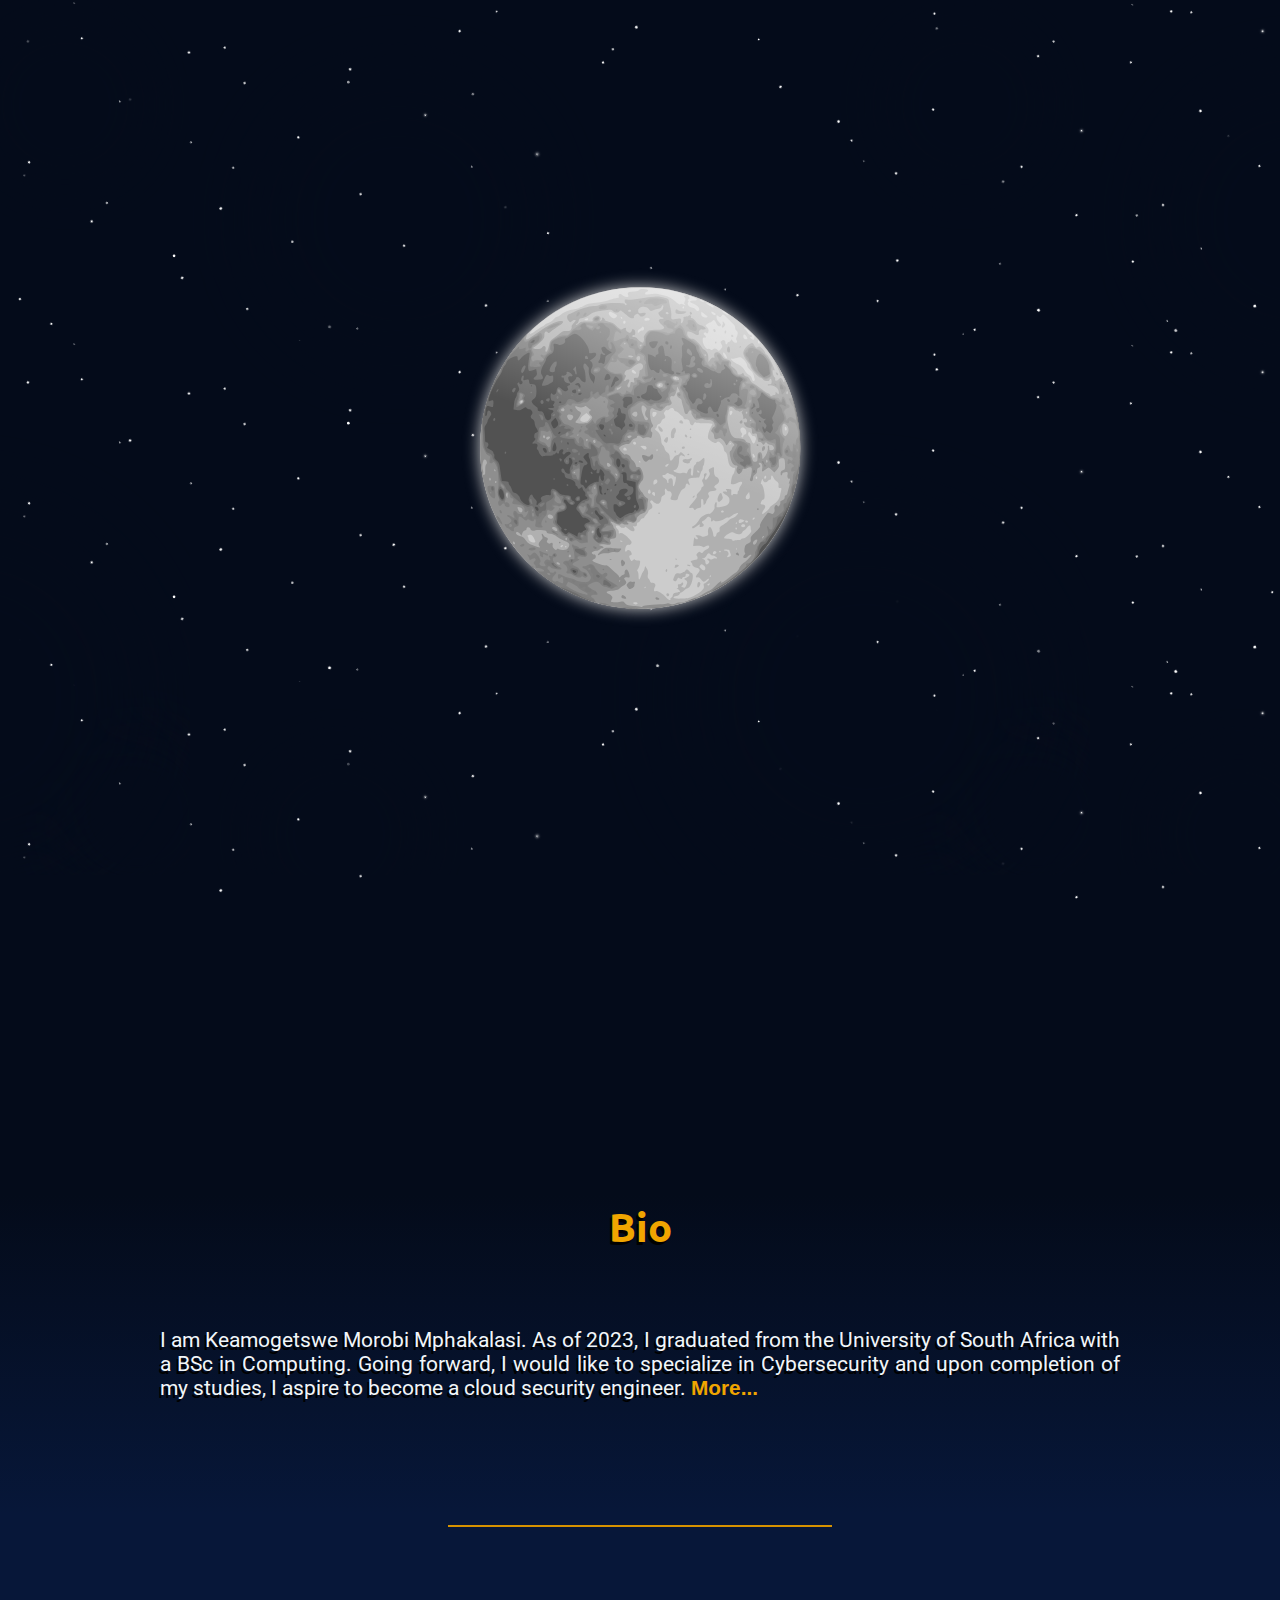
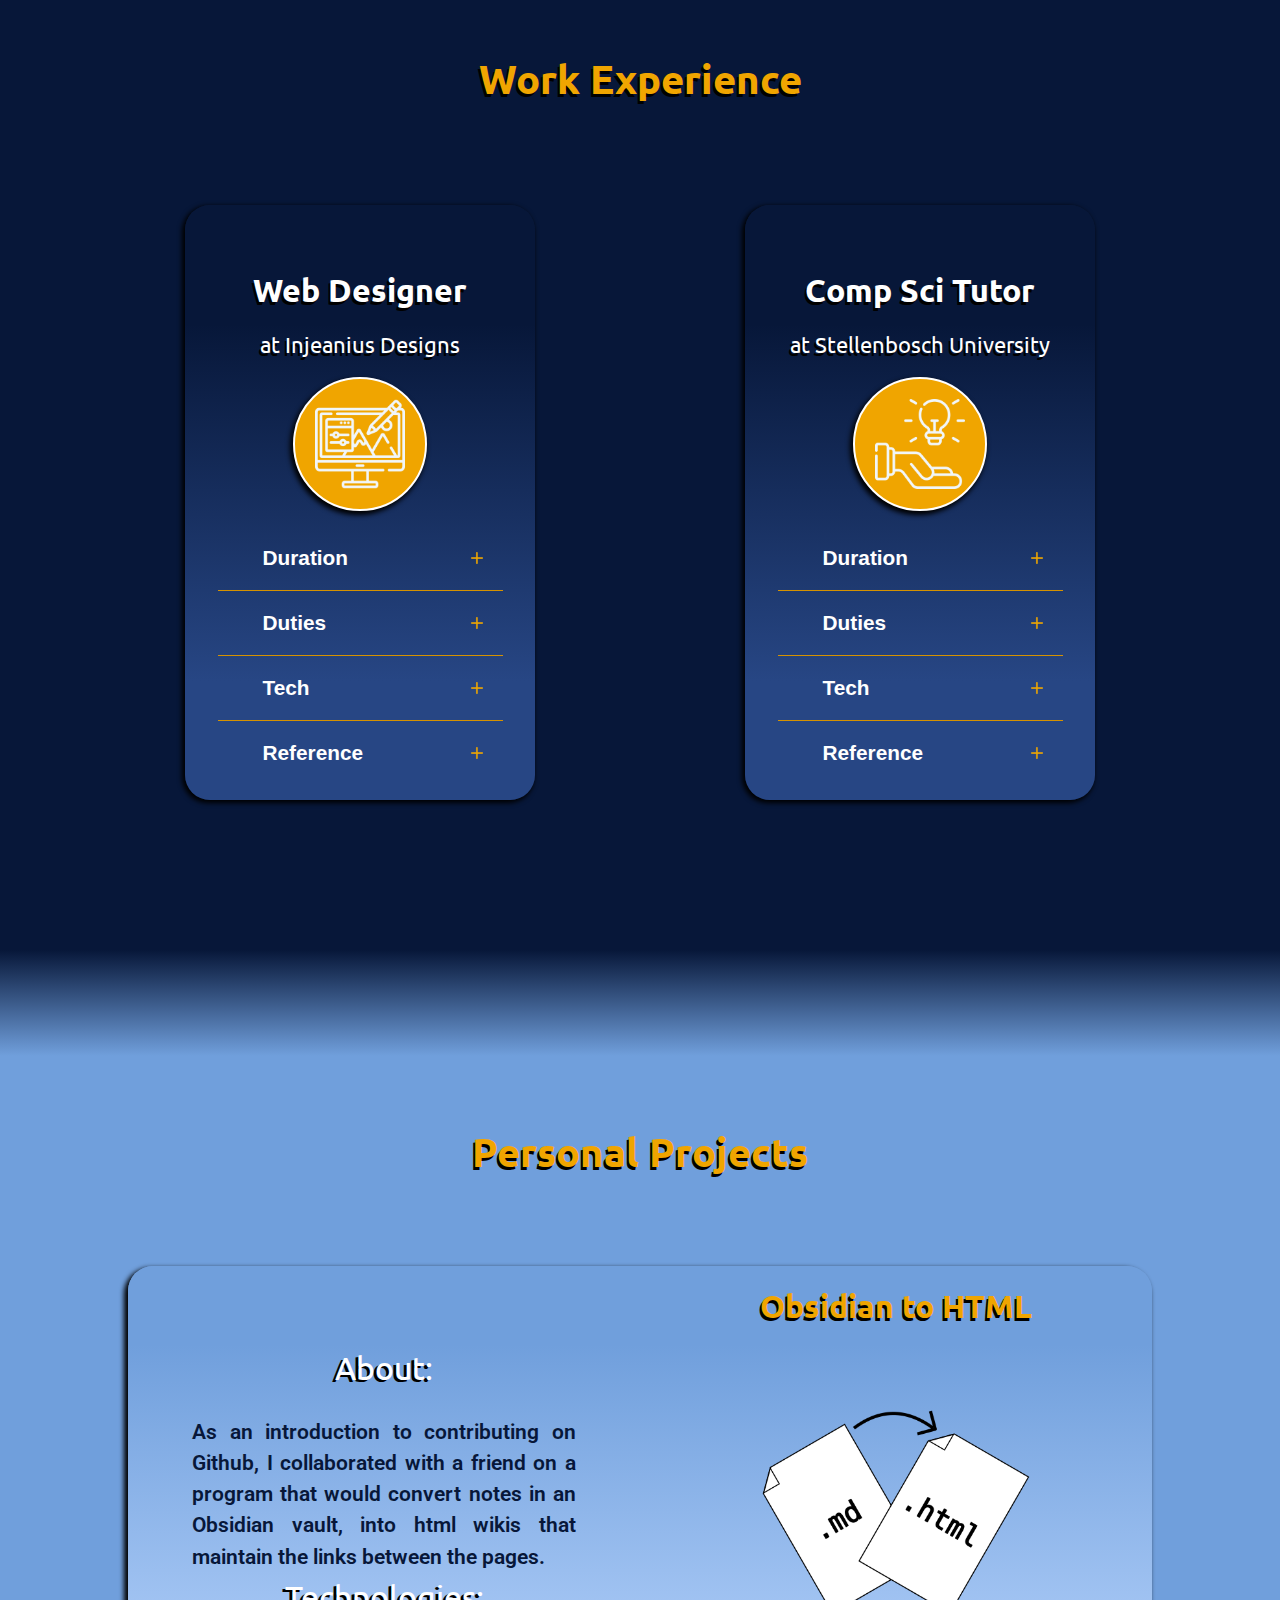
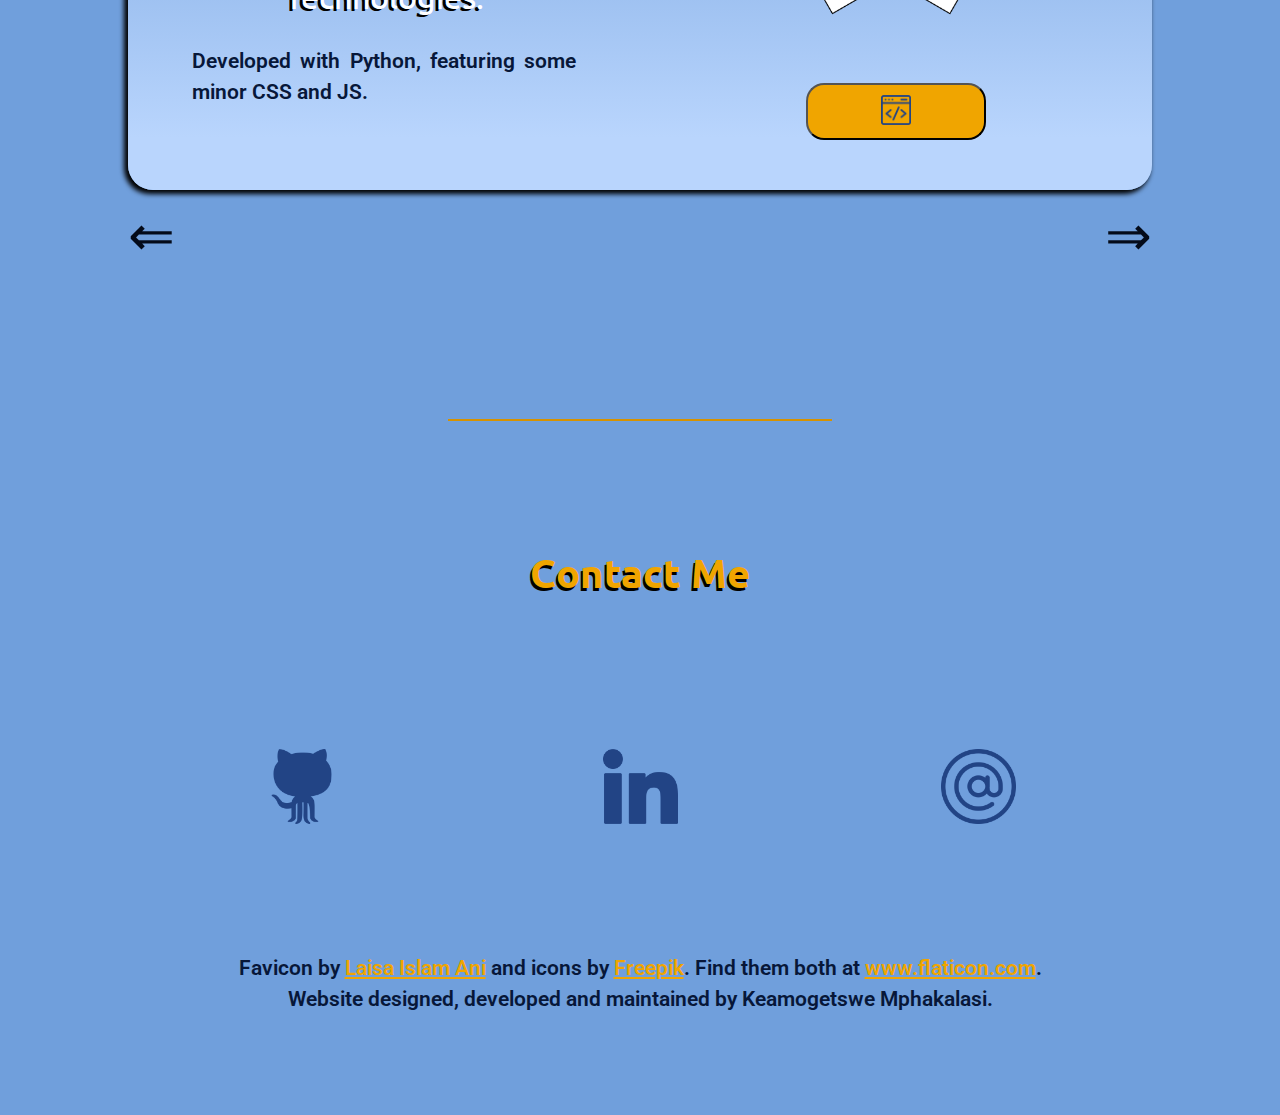
==== commit e64fd7c4: "Continue adjusting view and finish Personal Projects carousel" ====
--- a/index.html
+++ b/index.html
@@ -26,7 +26,7 @@
                     <div id="container">
                         <p>I am Keamogetswe Morobi Mphakalasi. As of 2023, I graduated from the University of South Africa with a BSc in Computing. Going forward, I would like to specialize in Cybersecurity and upon completion of my studies, I aspire to become a cloud security engineer. <button id="more-btn" class="more-less-button">More...</button></p>
                         <div class="collapsible">
-                            <br><p>As of late, I have explored contributing to Github projects (see "Obsidian to HTML" under <a href="#personal-projects">Personal Projects</a>) to get more comfortable reading and working on others' code. Below you will find my work experience as well as other projects I have worked on and those to come.<br><br>In my spare time, I read classic self-help and mystery books. I also enjoy long jogs, hiking and spending time with my dogs.<button id="less-btn" class="more-less-button"></button></p>
+                            <br><p>As of late, I have explored contributing to Github projects (see "Obsidian to HTML" under <a href="#personal-projects">Personal Projects</a>) to get more comfortable reading and working on others' code. Below you will find my work experience as well as other projects I have worked on.<br><br>In my spare time, I read classic self-help and mystery books. I also enjoy long jogs, hiking and spending time with my dogs.<button id="less-btn" class="more-less-button"></button></p>
                         </div>
                     </div>
                 </div>
@@ -110,14 +110,6 @@
             <div id="light-section">
                 <div id="project-container">
                     <h2 id="personal-projects" class="heading">Personal Projects</h2>
-					<div class="slide-navigation">
-						<div class="previous-slide">
-							&lArr;
-						</div>
-						<div class="next-slide">
-							&rArr;
-						</div>
-					</div>
                     <div id="project-slides">
                         <div class="slide current">
                             <div class="slide-info">
@@ -128,6 +120,7 @@
                             </div>
                             <div class="slide-image-button">
                                 <h3>Obsidian to HTML</h4>
+								<br>
                                 <img class="slide-image" src="public/images/Obsidian_to_HTML.png"><br>
                                 <div class="buttons">
                                     <button class="slide-button" onclick="window.location.href='https://github.com/Keamo-getswe/Obsidian-to-html';" title="View source code">
@@ -139,7 +132,7 @@
                         <div class="slide">
                             <div class="slide-info">
                                 <h3>About:</h3>
-                                <p>This project was built under the guidance of Angela Yu's course and is incrementally being fixed up to become a fully functional to-do list webapp. With adjustments to the theme and features, TaskMaster will be a visually stimlating and useful productivity tool.</p>
+                                <p>This project was built under the guidance of Angela Yu's course and is incrementally being fixed up to become a fully functional to-do list webapp.</p>
                                 <h3>Technologies:</h3>
                                 <p>Developed with the MERN the stack (ReactJS yet to be implemented), database hosted on MongoDB Atlas and backend hosted on Render.</p><br>
                             </div>
@@ -158,6 +151,14 @@
                             </div>
                         </div>
                     </div>
+					<div class="slide-navigation">
+						<div id="previous-slide">
+							&lArr;
+						</div>
+						<div id="next-slide">
+							&rArr;
+						</div>
+					</div>
                 </div>
                 <hr id="projects-attr-divider">
                 <h2 class="heading">Contact Me</h2>
--- a/public/css/styles.css
+++ b/public/css/styles.css
@@ -255,20 +255,15 @@
 	align-items: center;
 }
 
-.slide-navigation {
-	text-shadow: none;
-	color: #040b1aff;
-	display: flex;
-	justify-content: space-between;
-	align-items: center;
-	font-size: 48px;
-}
-
-.previous-slide {
+#previous-slide {
 	cursor: pointer;
 }
 
-.next-slide {
+#project-slide::before {
+	content: "foo!!!!!!!!!!!!1";
+}
+
+#next-slide {
 	cursor: pointer;
 }
 
@@ -288,7 +283,7 @@
 	display: flex;
     flex-direction: column;
     width: 100%;
-	transform: translateX(120%);
+	transform: translateX(400%);
 	transition: transform 0.5s;
 }
 
@@ -297,7 +292,7 @@
 }
 
 .old-slide {
-	transform: translateX(-120%);
+	transform: translateX(-400%);
 }
 
 .slide-image-button {
@@ -354,6 +349,17 @@
     text-shadow: none;
     width: 75%;
 }
+
+.slide-navigation {
+	text-shadow: none;
+	color: #040b1aff;
+	display: flex;
+	justify-content: space-between;
+	align-items: center;
+	font-size: 56px;
+	width: 60%;
+}
+
 
 #projects-attr-divider {
     margin: 25px auto 100px;
@@ -719,12 +725,8 @@
 		justify-content: center;
 	}
 
-	.slide-navigation {
-		width: 80%;
-	}
-
 	#project-slides {
-		height: 800px;
+		height: 550px;
 	}
 
 	.slide {
@@ -738,15 +740,18 @@
 
 	.slide-info {
 		order: 1;
-		height: 606px;
-		padding-top: 50px;
+		padding-top: 20px;
 	}
 
 	.slide-image-button {
         order: 2;
-		height: 606px;
-		padding-top: 50px;
+		padding-top: 20px;
     }
+
+	.slide-navigation {
+		width: 80%;
+		max-width: 1056px;
+	}
 
     #projects-attr-divider {
     	margin: 150px auto 125px;
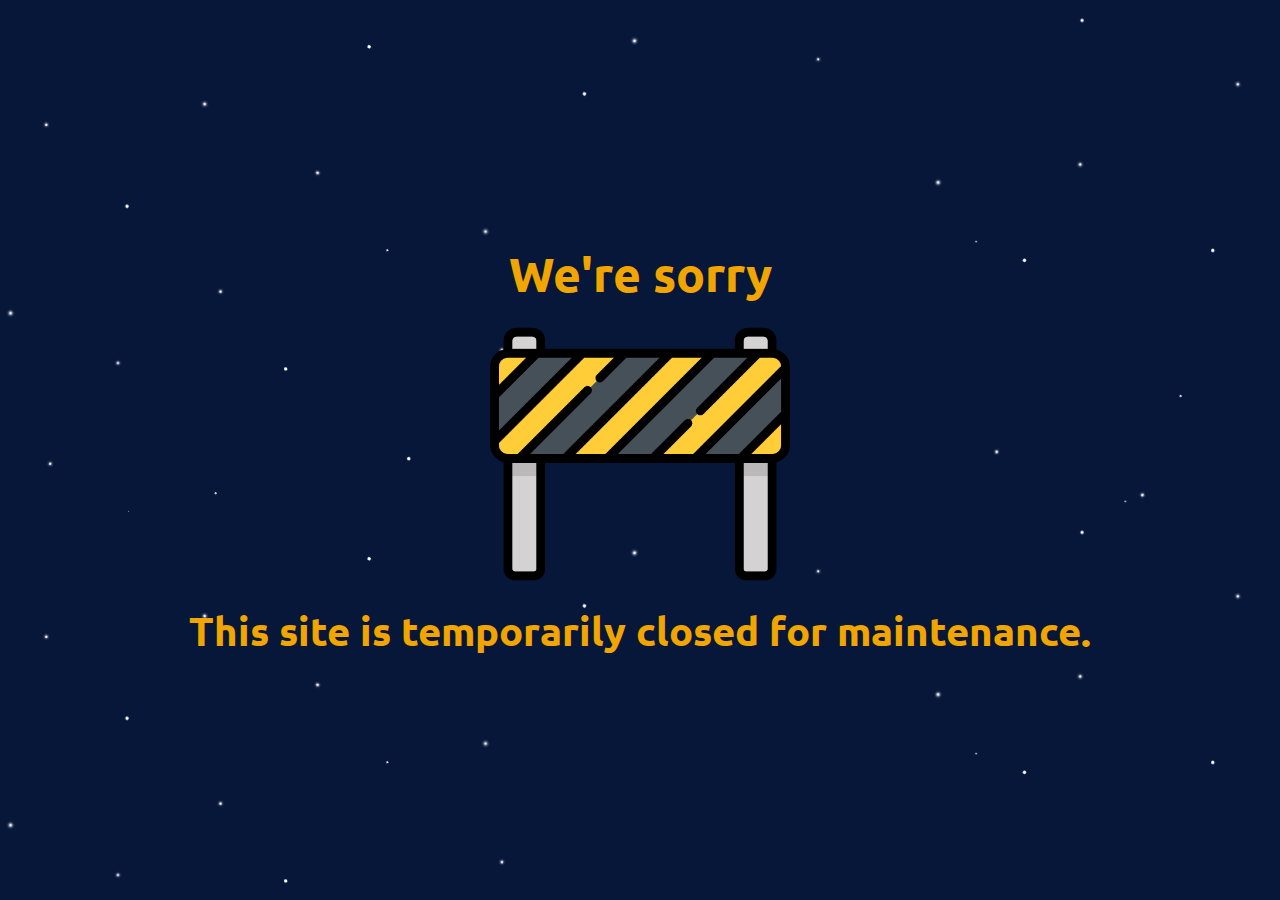
==== commit 95d77f70: "Alter active status of website" ====
--- a/index.html
+++ b/index.html
@@ -1,187 +1,65 @@
 <!DOCTYPE html>
 <html lang="en">
     <head>
-        <meta charset="utf-8" name="viewport" content="width=device-width,initial-scale=1">
-        <title>Kea Mphakalasi</title>
-        <link rel="stylesheet" href="public/css/styles.css">
+        <meta charset="utf-8">
+        <title>Whoops...</title>
         <link rel="preconnect" href="https://fonts.gstatic.com">
         <link rel="stylesheet" href="https://fonts.googleapis.com/css2?family=Ubuntu:wght@300&display=swap">
-        <link rel="stylesheet" href="https://fonts.googleapis.com/css2?family=Roboto:wght@300&display=swap">
-        <link rel="icon" href="public/images/letter_k.ico" sizes="16x16 32x32" type="image/x-icon">
+        <link rel="icon" href="public/images/settings.png" sizes="16x16 32x32" type="image/x-icon">
+        <style>
+            *, html {
+                font-size: 16px;
+            }
+
+            body {
+                background: #040b1aff url("public/images/star-foreground.svg") top center;
+                background-color: #071739ff;
+                display: flex;
+                justify-content: center;
+                margin: 0;
+                padding: 0;
+                flex-direction: column;
+                font-size: 100%;
+                align-items: center;
+                height: 100vh;
+            }
+
+            h1 {
+                font-size: 3em;
+                font-weight: 900;
+            }
+
+            h3 {
+                font-size: 2.5em;
+                font-weight: 600;
+                width: 80%;
+            }
+
+            h1, h3 {
+                color: #f0a500ff;
+                font-family: 'Ubuntu', sans-serif;
+                margin: 0 auto;
+                text-align: center;
+            }
+
+            .container {
+                width: 50%;
+            }
+
+            img {
+                display: block;
+                margin: 0 auto;
+                max-width: 300px;
+                width: 60%;
+            }
+
+        </style>
     </head>
     <body>
-        <header>
-            <div class="stars">
-            </div>
-            <div class="twinkling">
-            </div>
-            <div id="moon-container">
-                <img id="moon" src="public/images/full-moon.svg" alt="Keamogetswe Mphakalasi">
-            </div>
-        </header>
-        <main>
-            <div id="dark-section">
-                <div id="bio">
-                    <h2 class="heading">Bio</h2>
-                    <div id="container">
-                        <p>I am Keamogetswe Morobi Mphakalasi. As of 2023, I graduated from the University of South Africa with a BSc in Computing. Going forward, I would like to specialize in Cybersecurity and upon completion of my studies, I aspire to become a cloud security engineer. <button id="more-btn" class="more-less-button">More...</button></p>
-                        <div class="collapsible">
-                            <br><p>As of late, I have explored contributing to Github projects (see "Obsidian to HTML" under <a href="#personal-projects">Personal Projects</a>) to get more comfortable reading and working on others' code. Below you will find my work experience as well as other projects I have worked on.<br><br>In my spare time, I read classic self-help and mystery books. I also enjoy long jogs, hiking and spending time with my dogs.<button id="less-btn" class="more-less-button"></button></p>
-                        </div>
-                    </div>
-                </div>
-                <hr>
-                <div id="work-experience">
-                    <h2 class="heading">Work Experience</h2>
-                    <div class="card-container">
-                        <div class="card">
-                            <div class="card-header">
-                                <h3>Web Designer</h3><h4>at Injeanius Designs</h4><br>
-                                <div class="card-logo">
-                                    <img src="public/images/illustration.png">
-                                </div>
-                            </div>
-                            <!--<hr class="card-divider">-->
-                            <div class="card-body">
-                                <div class="card-body-section">
-                                    <button class="card-button">Duration</button><span><img class="collapse-status" src="public/images/plus-sign.png"></span>
-                                    <div class="card-section-item collapsible">
-                                        <p>Sep 2020 - Feb 2021</p>
-                                    </div>
-                                </div>
-                                <div class="card-body-section">
-                                    <button class="card-button">Duties</button><span><img class="collapse-status" src="public/images/plus-sign.png"></span>
-                                    <div class="card-section-item collapsible">
-                                        <p>Frontend web design and development of Wordpress websites.</p>
-                                    </div>
-                                </div>
-                                <div class="card-body-section">
-                                    <button class="card-button">Tech</button><span><img class="collapse-status" src="public/images/plus-sign.png"></span>
-                                    <div class="card-section-item collapsible">
-                                        <p>HTML, CSS, PHP and Divi.</p>
-                                    </div>
-                                </div>
-                                <div class="card-body-section">
-                                    <button class="card-button">Reference</button><span><img class="collapse-status" src="public/images/plus-sign.png"></span>
-                                    <div class="card-section-item collapsible">
-                                        <p>Mrs Jeandre Roets<br>jeandre@injeanius.co.za</p>
-                                    </div>
-                                </div>
-                            </div>
-                        </div>
-                        <div class="card">
-                            <div class="card-header">
-                                <h3>Comp Sci Tutor</h3><h4>at Stellenbosch University</h4><br>
-                                <div class="card-logo">
-                                    <img src="public/images/knowledge.png">
-                                </div>
-                            </div>
-                            <!--<hr class="card-divider">-->
-                            <div class="card-body">
-                                <div class="card-body-section">
-                                    <button class="card-button">Duration</button><span><img class="collapse-status" src="public/images/plus-sign.png"></span>
-                                    <div class="card-section-item collapsible">
-                                        <p>Feb 2018 - Jun 2018</p>
-                                    </div>
-                                </div>
-                                <div class="card-body-section">
-                                <button class="card-button">Duties</button><span><img class="collapse-status" src="public/images/plus-sign.png"></span>
-                                    <div class="card-section-item collapsible">
-                                        <p>Assisted students with programming exercises and semester project.</p>
-                                    </div>
-                                </div>
-                                <div class="card-body-section">
-                                    <button class="card-button">Tech</button><span><img class="collapse-status" src="public/images/plus-sign.png"></span>
-                                    <div class="card-section-item collapsible">
-                                        <p>Java, Ubuntu.</p>
-                                    </div>
-                                </div>
-                                <div class="card-body-section">
-                                    <button class="card-button">Reference</button><span><img class="collapse-status" src="public/images/plus-sign.png"></span>
-                                    <div class="card-section-item collapsible">
-                                        <p>Prof Jaco Geldenhuys<br>geld@sun.ac.za</p>
-                                    </div>
-                                </div>
-                            </div>
-                        </div>
-                    </div>
-                </div>
-            </div>
-            <div id="light-section">
-                <div id="project-container">
-                    <h2 id="personal-projects" class="heading">Personal Projects</h2>
-                    <div id="project-slides">
-                        <div class="slide current">
-                            <div class="slide-info">
-                                <h3>About:</h3>
-                                <p>As an introduction to contributing on Github, I collaborated with a friend on a program that would convert notes in an Obsidian vault, into html wikis that maintain the links between the pages.</p>
-                                <h3>Technologies:</h3>
-                                <p>Developed with Python, featuring some minor CSS and JS.</p><br>
-                            </div>
-                            <div class="slide-image-button">
-                                <h3>Obsidian to HTML</h4>
-								<br>
-                                <img class="slide-image" src="public/images/Obsidian_to_HTML.png"><br>
-                                <div class="buttons">
-                                    <button class="slide-button" onclick="window.location.href='https://github.com/Keamo-getswe/Obsidian-to-html';" title="View source code">
-                                        <img class="slide-button-logo" src="public/images/code.png">
-                                    </button>
-                                </div>
-                            </div>
-                        </div>
-                        <div class="slide">
-                            <div class="slide-info">
-                                <h3>About:</h3>
-                                <p>This project was built under the guidance of Angela Yu's course and is incrementally being fixed up to become a fully functional to-do list webapp.</p>
-                                <h3>Technologies:</h3>
-                                <p>Developed with the MERN the stack (ReactJS yet to be implemented), database hosted on MongoDB Atlas and backend hosted on Render.</p><br>
-                            </div>
-                            <div class="slide-image-button">
-                                <h3>To-do List</h3>
-                                <h4><i>(in progress)</i></h4>
-                                <img class="slide-image" src="public/images/taskmaster.png"><br>
-                                <div class="buttons">
-                                    <button class="slide-button" onclick="window.location.href='https://todo-list-0cp7.onrender.com/';" title="Go to site">
-                                        <img class="slide-button-logo" src="public/images/worldwide.png">
-                                    </button>
-                                    <button class="slide-button" onclick="window.location.href='https://github.com/Keamo-getswe/todo_mern';" title="View source code">
-                                        <img class="slide-button-logo" src="public/images/code.png">
-                                    </button>
-                                </div>
-                            </div>
-                        </div>
-                    </div>
-					<div class="slide-navigation">
-						<div id="previous-slide">
-							&lArr;
-						</div>
-						<div id="next-slide">
-							&rArr;
-						</div>
-					</div>
-                </div>
-                <hr id="projects-attr-divider">
-                <h2 class="heading">Contact Me</h2>
-                <div id="contact">
-                    <a class="social-button" title="My Github" href="https://github.com/Keamo-getswe">
-                        <img class="socials" src="public/images/github.png">
-                    </a>
-                    <a class="social-button" title="My LinkedIn" href="https://www.linkedin.com/in/keamogetswe-mphakalasi"/>
-                        <img class="socials" src="public/images/linkedin.png">
-                    </a>
-                    <div id="email" style="position: relative;">
-                        <button class="social-button" title="My email">
-                            <img class="socials" src="public/images/email.png">
-                        </button>
-                        <span class="tooltip">Copied to clipboard</span>
-                    </div>
-                </div>
-                <div class="attribution">
-                    <p>Favicon by <a href="https://www.flaticon.com/authors/laisa-islam-ani" title="Laisa Islam Ani">Laisa Islam Ani</a> and icons by <a href="https://www.freepik.com" title="Freepik">Freepik</a>. Find them both at <a href="https://www.flaticon.com/" title="Flaticon">www.flaticon.com</a>.</p>
-                    <p>Website designed, developed and maintained by Keamogetswe Mphakalasi.</p>
-                </div>
-            </div>
-        </main>	
-        <script src="public/scripts/index.js"></script>
+       <h1>We're sorry</h1>
+       <div class="container">
+           <img src="public/images/under-construction.png">
+       </div>
+       <h3>This site is temporarily closed for maintenance.</h3>
     </body>
 </html>
